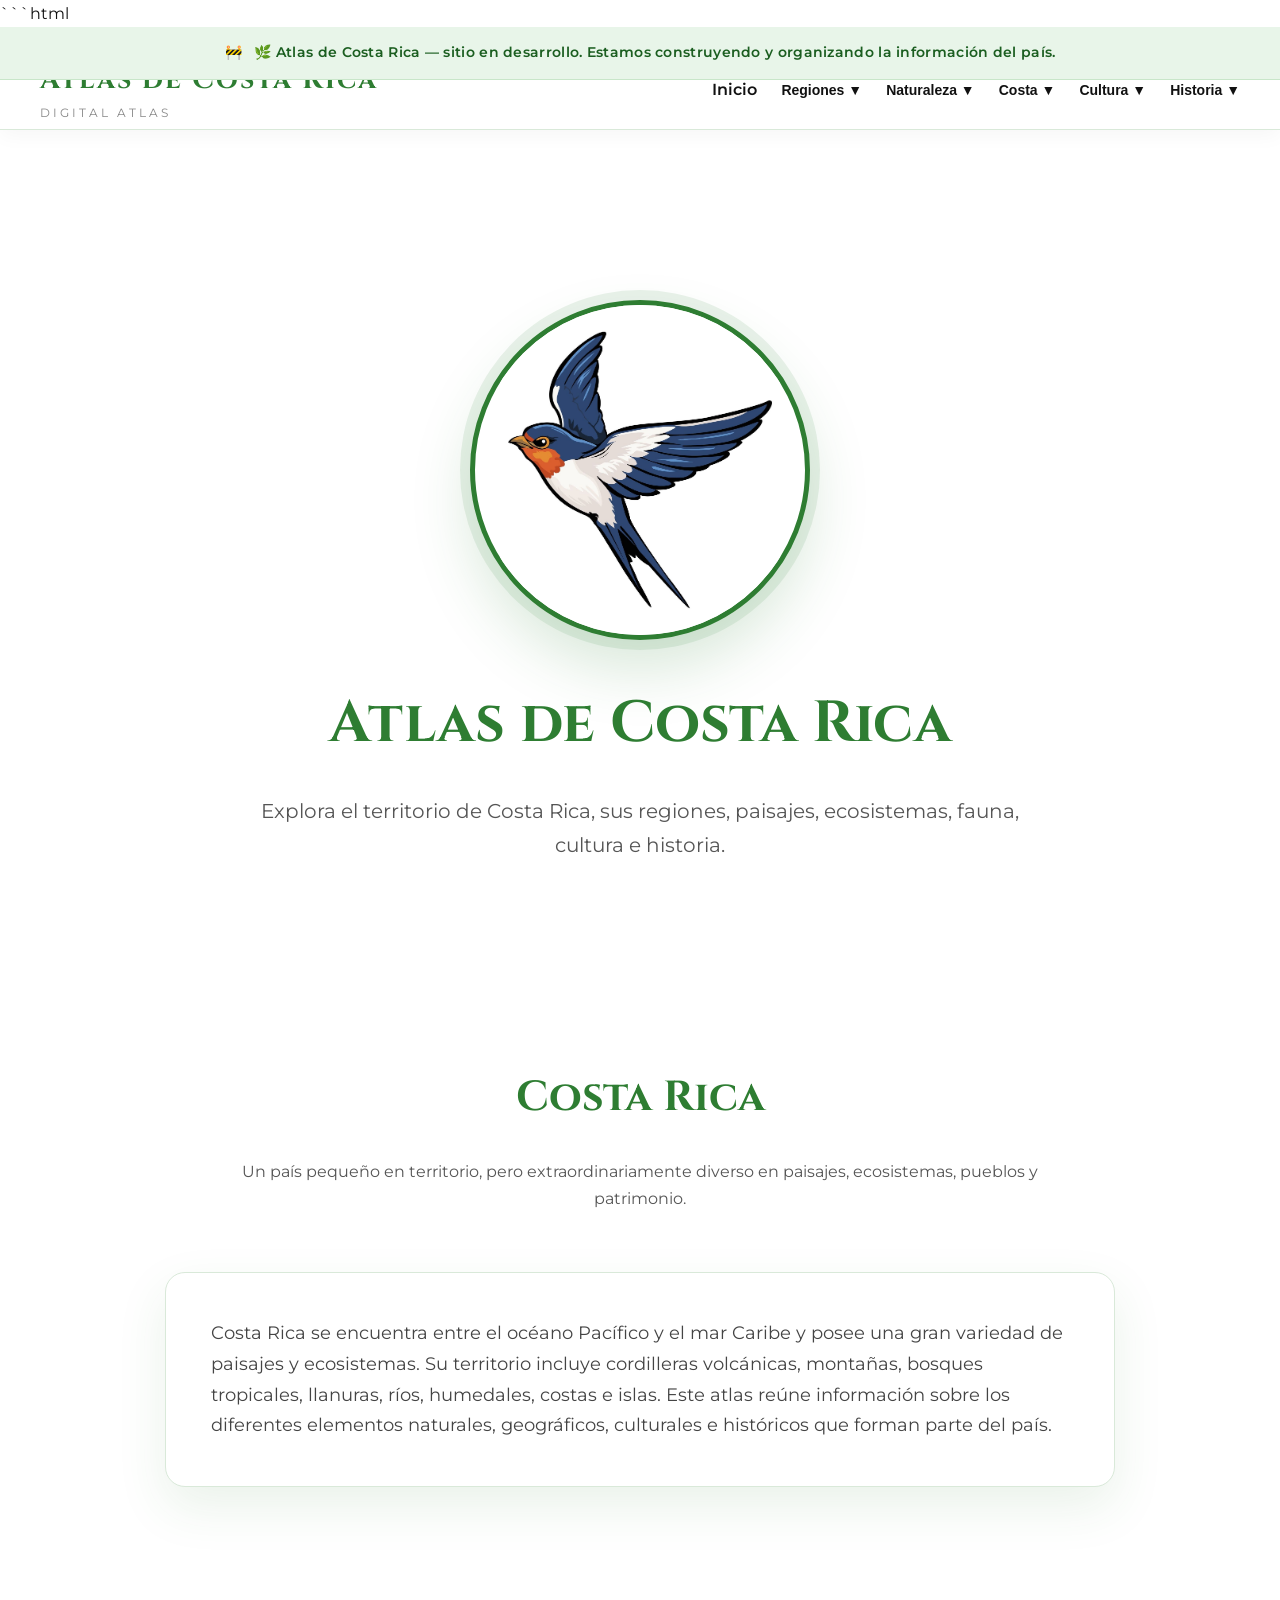
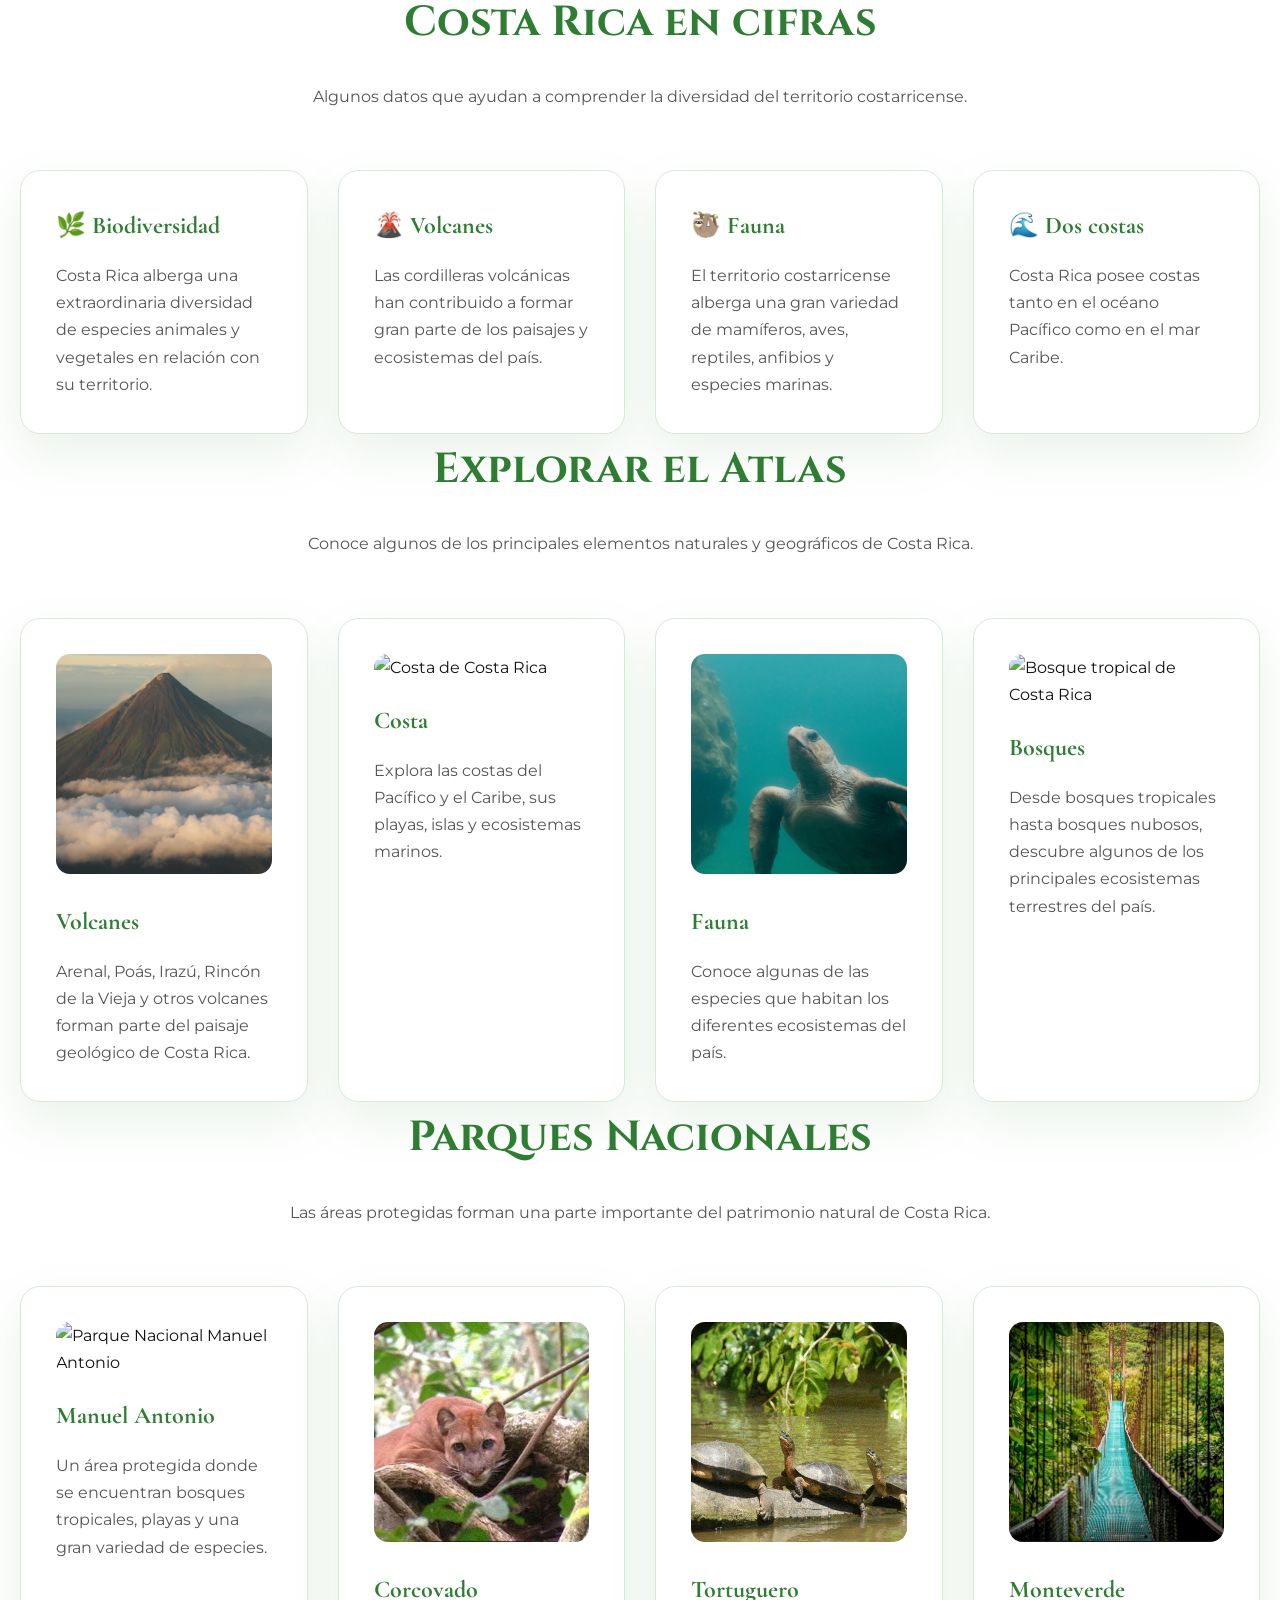
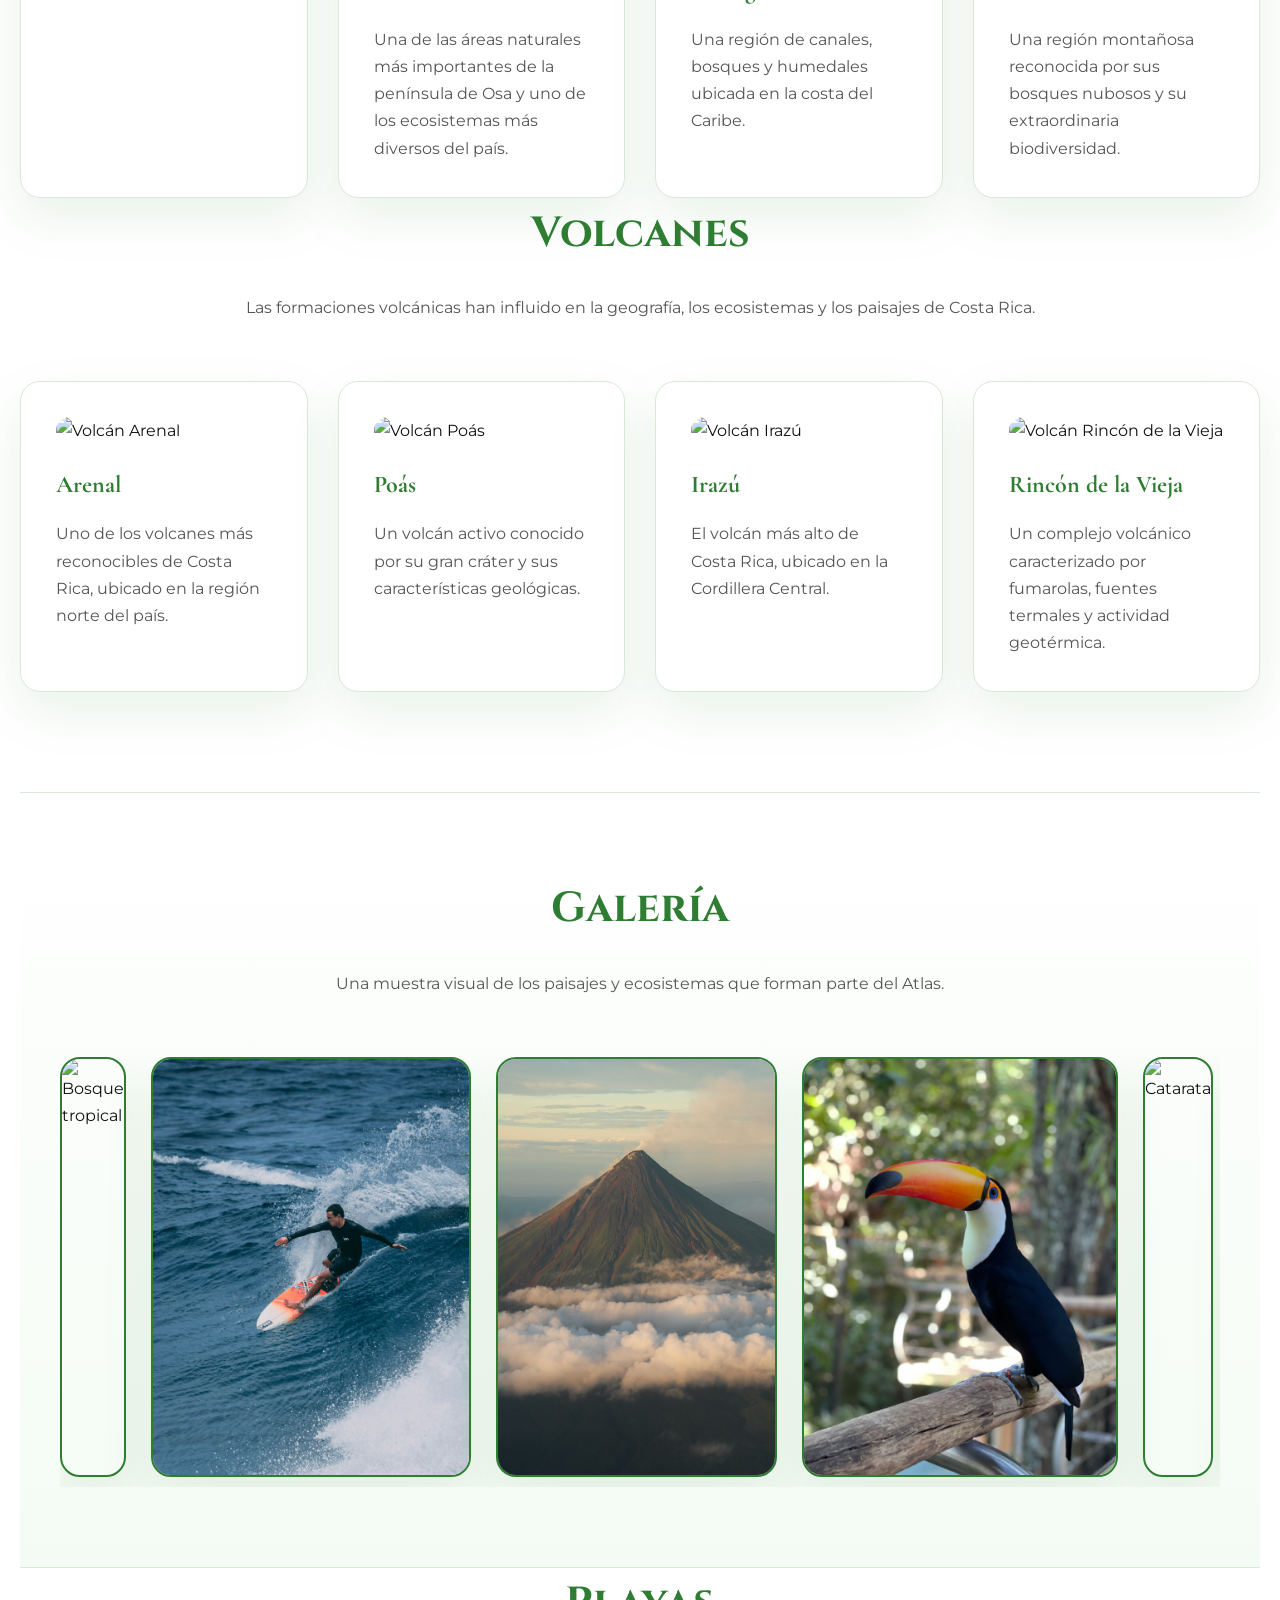
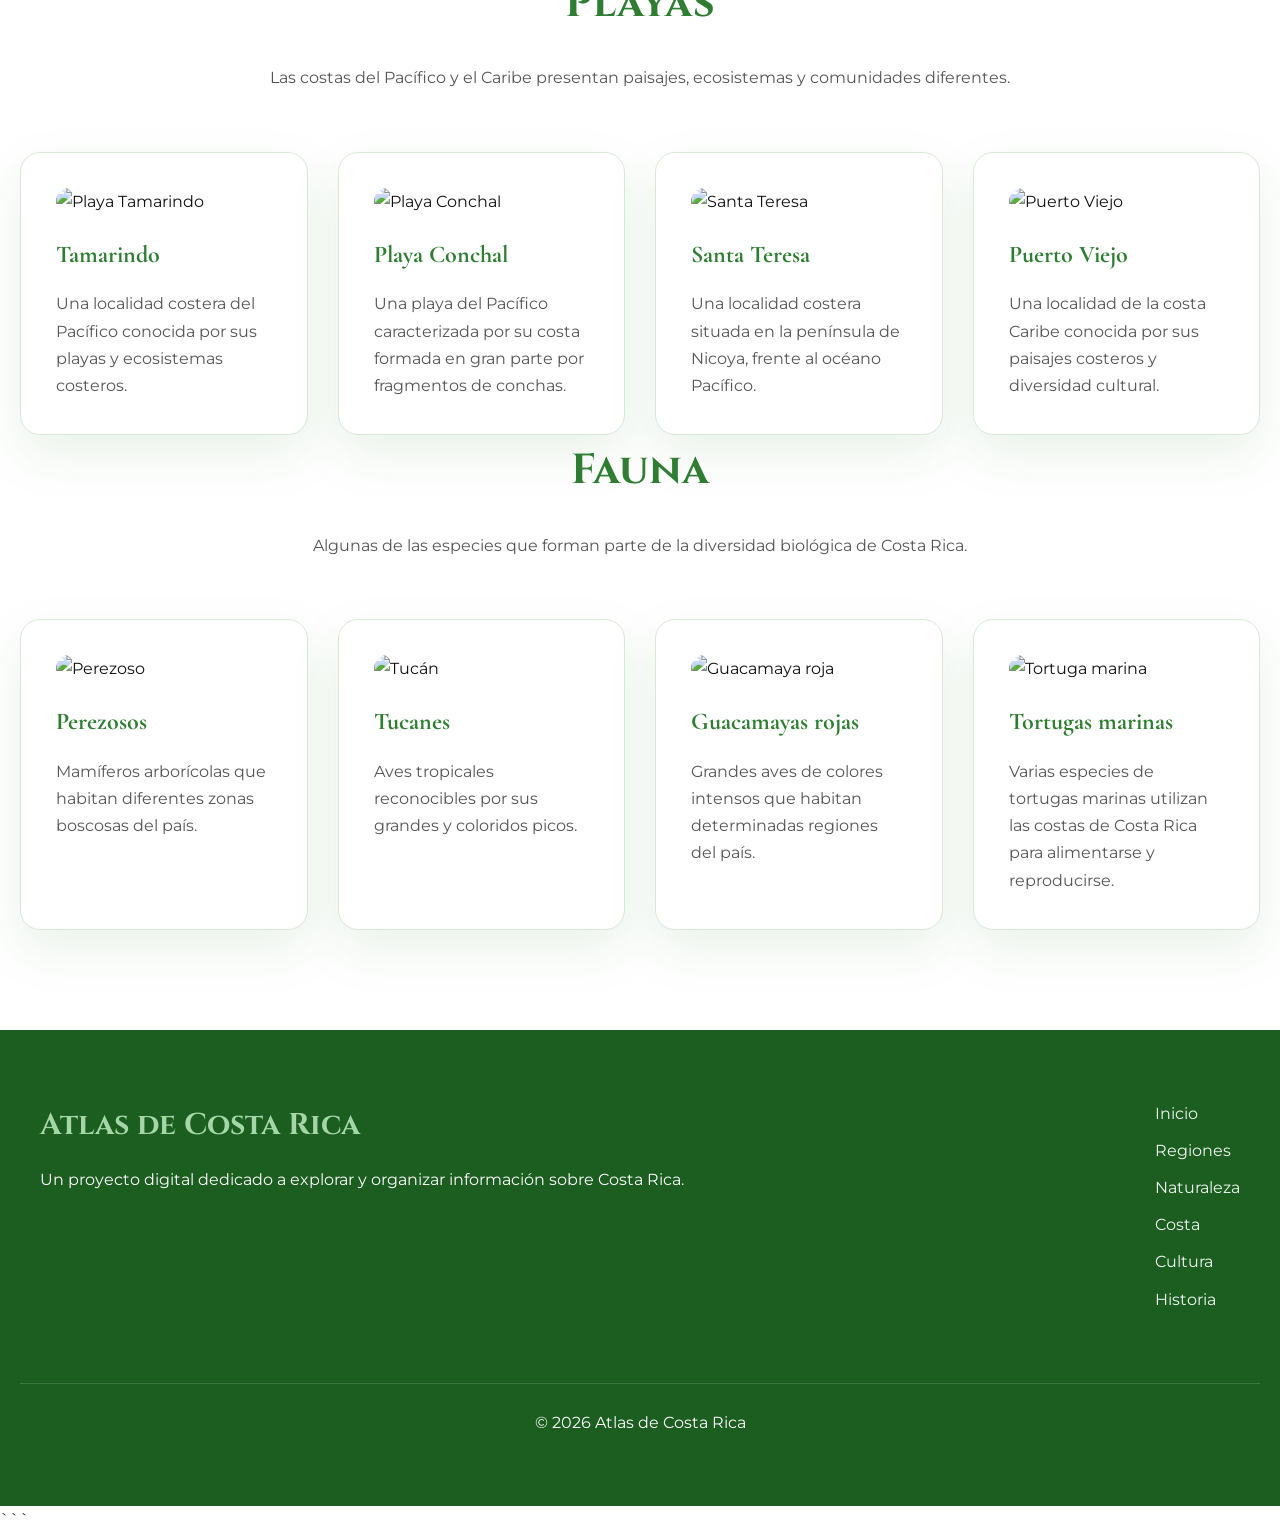
==== index.html @ a62fc154 "Update index.html" ====
<!DOCTYPE html>
<html lang="en">

<head>

<meta charset="UTF-8">
<meta name="viewport" content="width=device-width, initial-scale=1.0">

<title>Atlas de Costa Rica | Nature, Culture & History</title>

<meta name="description" content="Explore Costa Rica through its regions, landscapes, nature, culture, history and places. A digital atlas of Costa Rica.">

<meta name="keywords" content="Costa Rica, atlas, regions, nature, culture, history, beaches, volcanoes, national parks, wildlife">

<meta name="author" content="Atlas de Costa Rica">

<link rel="icon" type="image/png" href="favicon.jpg">

<meta property="og:title" content="Atlas de Costa Rica">
<meta property="og:description" content="Explore Costa Rica through its regions, nature, culture and history.">
<meta property="og:type" content="website">
<meta property="og:image" content="images/hero/hero.jpg">
<meta property="og:url" content="https://yourdomain.com">

<link rel="preconnect" href="https://fonts.googleapis.com">
<link rel="preconnect" href="https://fonts.gstatic.com" crossorigin>

<link href="https://fonts.googleapis.com/css2?family=Cinzel:wght@400;600;700&family=Cormorant+Garamond:wght@400;500;600;700&family=Montserrat:wght@300;400;500;600;700&display=swap" rel="stylesheet">

<style>

/*=========================
RESET
=========================*/

*{
margin:0;
padding:0;
box-sizing:border-box;
}

:root{

--green:#2E7D32;
--green-dark:#1B5E20;
--green-light:#66BB6A;
--green-soft:#F3FAF3;

--text:#111;
--text-light:#555;

--white:#fff;

--border:#D9E9D9;

--shadow:0 20px 50px rgba(46,125,50,.10);

}

html{
scroll-behavior:smooth;
}

body{

background:#ffffff;

font-family:'Montserrat',sans-serif;

color:var(--text);

line-height:1.7;

}

/*=========================
TOP BAR
=========================*/

.topbar{

position:fixed;

top:50px;

left:0;

width:100%;

height:80px;

background:#fff;

display:flex;

justify-content:space-between;

align-items:center;

padding:0 40px;

border-bottom:1px solid var(--border);

z-index:9999;

box-shadow:0 5px 20px rgba(0,0,0,.04);

}

.topbar-left{

display:flex;

flex-direction:column;

}

.brand{

font-family:"Cinzel",serif;

font-size:28px;

color:var(--green);

font-weight:bold;

letter-spacing:2px;

}

.projects-header{

font-size:12px;

letter-spacing:3px;

color:#888;

text-transform:uppercase;

}

/*=========================
MENU
=========================*/

.menu{

display:flex;

align-items:center;

gap:24px;

}

.menu-item{

position:relative;

}

.menu-button{

background:none;

border:none;

font-size:14px;

font-weight:600;

cursor:pointer;

color:#111;

transition:.3s;

}

.menu-button:hover{

color:var(--green);

}

.menu-link{

text-decoration:none;

font-weight:600;

color:#111;

transition:.3s;

}

.menu-link:hover{

color:var(--green);

}

/*=========================
DROPDOWN
=========================*/

.dropdown{

position:absolute;

top:100%;

left:0;

display:none;

flex-direction:column;

min-width:260px;

background:#fff;

border-radius:18px;

padding:15px;

border:1px solid var(--border);

box-shadow:var(--shadow);

gap:12px;

}

.menu-item:hover .dropdown{

display:flex;

}

.dropdown-button{

display:block;

padding:14px;

background:var(--green);

color:#fff;

text-decoration:none;

border-radius:12px;

font-weight:bold;

text-align:center;

transition:.3s;

}

.dropdown-button:hover{

background:var(--green-dark);

transform:translateY(-2px);

}

/*=========================
MAIN
=========================*/

.desktop{

max-width:1300px;

margin:auto;

padding-top:130px;

padding-left:20px;

padding-right:20px;

}

/*=========================
HERO
=========================*/

.hero{

text-align:center;

padding:90px 20px 100px;

}

.hero-logo-container{

width:340px;

height:340px;

margin:auto;

border-radius:50%;

background:#fff;

border:5px solid var(--green);

display:flex;

justify-content:center;

align-items:center;

overflow:hidden;

box-shadow:

0 0 0 10px rgba(46,125,50,.10),

0 30px 60px rgba(46,125,50,.18);

}

.hero-logo{

width:85%;

transition:.4s;

}

.hero-logo:hover{

transform:scale(1.05);

}

.hero h1{

font-family:"Cinzel",serif;

font-size:58px;

color:var(--green);

margin-top:35px;

margin-bottom:20px;

}

.hero p{

max-width:820px;

margin:auto;

font-size:20px;

color:#555;

}

.hero-buttons{

margin-top:40px;

display:flex;

justify-content:center;

gap:20px;

flex-wrap:wrap;

}

.btn{

display:inline-block;

padding:16px 34px;

background:var(--green);

color:white;

text-decoration:none;

border-radius:12px;

font-weight:600;

transition:.3s;

}

.btn:hover{

background:var(--green-dark);

transform:translateY(-3px);

}

.btn.secondary{

background:#fff;

color:var(--green);

border:2px solid var(--green);

}

.btn.secondary:hover{

background:var(--green);

color:#fff;

}

/*=========================
SECTION TITLES
=========================*/

.section-title{

font-family:"Cinzel",serif;

font-size:42px;

color:var(--green);

margin-bottom:25px;

text-align:center;

}

.section-subtitle{

max-width:850px;

margin:auto;

text-align:center;

color:#555;

margin-bottom:60px;

}

/*=========================
CARDS
=========================*/

.cards{

display:grid;

grid-template-columns:repeat(auto-fit,minmax(260px,1fr));

gap:30px;

margin-top:50px;

}

.card{

background:#fff;

border-radius:20px;

padding:35px;

box-shadow:var(--shadow);

transition:.3s;

border:1px solid var(--border);

}

.card:hover{

transform:translateY(-8px);

}

.card img{

width:100%;

height:220px;

object-fit:cover;

border-radius:14px;

margin-bottom:20px;

}

.card h3{

font-size:24px;

margin-bottom:15px;

color:var(--green);

font-family:"Cormorant Garamond",serif;

}

.card p{

color:#555;

}

/*=========================
GALLERY
=========================*/

.gallery{

margin-top:100px;

padding:80px 40px;

background:linear-gradient(to bottom,#ffffff,#F4FBF4);

border-top:1px solid var(--border);

border-bottom:1px solid var(--border);

}

.gallery-track{

display:flex;

gap:25px;

overflow-x:auto;

padding-bottom:10px;

scrollbar-width:none;

}

.gallery-track::-webkit-scrollbar{

display:none;

}

.gallery-track img{

width:320px;

height:420px;

object-fit:cover;

border-radius:20px;

border:2px solid var(--green);

box-shadow:var(--shadow);

transition:.3s;

}

.gallery-track img:hover{

transform:scale(1.03);

}

/*=========================
ABOUT
=========================*/

.about{

padding:100px 0;

}

.about-card{

background:#fff;

padding:45px;

border-radius:20px;

box-shadow:var(--shadow);

border:1px solid var(--border);

max-width:950px;

margin:auto;

}

.about-card p{

font-size:18px;

color:#444;

}

/*=========================
FOOTER
=========================*/

.site-footer{

margin-top:100px;

background:var(--green-dark);

padding:70px 20px;

color:white;

}

.footer-inner{

max-width:1200px;

margin:auto;

display:flex;

justify-content:space-between;

gap:50px;

flex-wrap:wrap;

}

.footer-brand h3{

font-family:"Cinzel",serif;

font-size:30px;

color:#A5D6A7;

margin-bottom:15px;

}

.footer-links a{

display:block;

color:#F1F8F1;

text-decoration:none;

margin-bottom:10px;

transition:.3s;

}

.footer-links a:hover{

color:#A5D6A7;

}

.footer-info p{

margin-bottom:10px;

}

/*=========================
DEVELOPMENT BANNER
=========================*/

.development-banner{

background:#E8F5E9;

color:#1B5E20;

text-align:center;

padding:14px 20px;

font-size:14px;

font-weight:600;

letter-spacing:.3px;

border-bottom:1px solid #C8E6C9;

position:relative;

z-index:10000;

}

.development-banner::before{

content:"🚧";

margin-right:8px;

}

/*=========================
RESPONSIVE
=========================*/

@media(max-width:900px){

.topbar{

top:50px;

flex-direction:column;

height:auto;

padding:20px;

gap:20px;

}

.menu{

flex-wrap:wrap;

justify-content:center;

}

.desktop{

padding-top:260px;

}

.hero h1{

font-size:42px;

}

.hero-logo-container{

width:250px;

height:250px;

}

.section-title{

font-size:34px;

}

.gallery-track img{

width:240px;

height:320px;

}

.development-banner{

height:auto;

min-height:50px;

padding:12px 15px;

font-size:12px;

text-align:center;

}

/*=========================
LAST DROPDOWN
=========================*/

.menu-item:last-child .dropdown{

    left:auto;
    right:0;

}

}
</style>

</head>

```html
<body>

<!-- =========================
DEVELOPMENT BANNER
========================= -->

<div class="development-banner">

🌿 Atlas de Costa Rica — sitio en desarrollo. Estamos construyendo y organizando la información del país.

</div>


<!-- =========================
HEADER
========================= -->

<header class="topbar">

    <div class="topbar-left">

        <div class="brand">
            Atlas de Costa Rica
        </div>

        <div class="projects-header">
            DIGITAL ATLAS
        </div>

    </div>


    <nav class="menu">

        <a href="#" class="menu-link">
            Inicio
        </a>


        <div class="menu-item">

            <button class="menu-button">
                Regiones ▼
            </button>

            <div class="dropdown">

                <a href="#" class="dropdown-button">
                    Valle Central
                </a>

                <a href="#" class="dropdown-button">
                    Pacífico
                </a>

                <a href="#" class="dropdown-button">
                    Caribe
                </a>

                <a href="#" class="dropdown-button">
                    Zona Norte
                </a>

            </div>

        </div>


        <div class="menu-item">

            <button class="menu-button">
                Naturaleza ▼
            </button>

            <div class="dropdown">

                <a href="#" class="dropdown-button">
                    Volcanes
                </a>

                <a href="#" class="dropdown-button">
                    Parques Nacionales
                </a>

                <a href="#" class="dropdown-button">
                    Bosques
                </a>

                <a href="#" class="dropdown-button">
                    Fauna
                </a>

                <a href="#" class="dropdown-button">
                    Flora
                </a>

            </div>

        </div>


        <div class="menu-item">

            <button class="menu-button">
                Costa ▼
            </button>

            <div class="dropdown">

                <a href="#" class="dropdown-button">
                    Pacífico
                </a>

                <a href="#" class="dropdown-button">
                    Caribe
                </a>

                <a href="#" class="dropdown-button">
                    Playas
                </a>

                <a href="#" class="dropdown-button">
                    Islas
                </a>

            </div>

        </div>


        <div class="menu-item">

            <button class="menu-button">
                Cultura ▼
            </button>

            <div class="dropdown">

                <a href="#" class="dropdown-button">
                    Pueblos
                </a>

                <a href="#" class="dropdown-button">
                    Tradiciones
                </a>

                <a href="#" class="dropdown-button">
                    Gastronomía
                </a>

                <a href="#" class="dropdown-button">
                    Arte
                </a>

            </div>

        </div>


        <div class="menu-item">

            <button class="menu-button">
                Historia ▼
            </button>

            <div class="dropdown">

                <a href="#" class="dropdown-button">
                    Historia Antigua
                </a>

                <a href="#" class="dropdown-button">
                    Época Colonial
                </a>

                <a href="#" class="dropdown-button">
                    Costa Rica Moderna
                </a>

            </div>

        </div>

    </nav>

</header>


<!-- =========================
MAIN
========================= -->

<main class="desktop">


<!-- =========================
HERO
========================= -->

<section class="hero">

    <div class="hero-logo-container">

        <img
            src="costa-rica-imagen.jpg"
            class="hero-logo"
            alt="Atlas de Costa Rica"
            loading="lazy">

    </div>


    <h1>
        Atlas de Costa Rica
    </h1>


    <p>
        Explora el territorio de Costa Rica, sus regiones, paisajes,
        ecosistemas, fauna, cultura e historia.
    </p>

</section>


<!-- =========================
ABOUT THE ATLAS
========================= -->

<section class="about">

    <h2 class="section-title">
        Costa Rica
    </h2>


    <p class="section-subtitle">

        Un país pequeño en territorio, pero extraordinariamente diverso
        en paisajes, ecosistemas, pueblos y patrimonio.

    </p>


    <div class="about-card">

        <p>

            Costa Rica se encuentra entre el océano Pacífico y el mar Caribe
            y posee una gran variedad de paisajes y ecosistemas.

            Su territorio incluye cordilleras volcánicas, montañas,
            bosques tropicales, llanuras, ríos, humedales, costas e islas.

            Este atlas reúne información sobre los diferentes elementos
            naturales, geográficos, culturales e históricos que forman
            parte del país.

        </p>

    </div>

</section>


<!-- =========================
AT A GLANCE
========================= -->

<section>

    <h2 class="section-title">
        Costa Rica en cifras
    </h2>


    <p class="section-subtitle">

        Algunos datos que ayudan a comprender la diversidad del territorio
        costarricense.

    </p>


    <div class="cards">


        <div class="card">

            <h3>🌿 Biodiversidad</h3>

            <p>
                Costa Rica alberga una extraordinaria diversidad de especies
                animales y vegetales en relación con su territorio.
            </p>

        </div>


        <div class="card">

            <h3>🌋 Volcanes</h3>

            <p>
                Las cordilleras volcánicas han contribuido a formar gran parte
                de los paisajes y ecosistemas del país.
            </p>

        </div>


        <div class="card">

            <h3>🦥 Fauna</h3>

            <p>
                El territorio costarricense alberga una gran variedad de
                mamíferos, aves, reptiles, anfibios y especies marinas.
            </p>

        </div>


        <div class="card">

            <h3>🌊 Dos costas</h3>

            <p>
                Costa Rica posee costas tanto en el océano Pacífico como
                en el mar Caribe.
            </p>

        </div>


    </div>

</section>


<!-- =========================
EXPLORE THE ATLAS
========================= -->

<section>

    <h2 class="section-title">
        Explorar el Atlas
    </h2>


    <p class="section-subtitle">

        Conoce algunos de los principales elementos naturales y geográficos
        de Costa Rica.

    </p>


    <div class="cards">


        <div class="card">

            <img
                src="imagen/arenal-volcano.jpg"
                alt="Volcán Arenal"
                loading="lazy">

            <h3>
                Volcanes
            </h3>

            <p>
                Arenal, Poás, Irazú, Rincón de la Vieja y otros volcanes
                forman parte del paisaje geológico de Costa Rica.
            </p>

        </div>


        <div class="card">

            <img
                src="imagen/costa-rica-beach.jpg"
                alt="Costa de Costa Rica"
                loading="lazy">

            <h3>
                Costa
            </h3>

            <p>
                Explora las costas del Pacífico y el Caribe, sus playas,
                islas y ecosistemas marinos.
            </p>

        </div>


        <div class="card">

            <img
                src="imagen/tortugamarina.jpg"
                alt="Tortuga marina en Costa Rica"
                loading="lazy">

            <h3>
                Fauna
            </h3>

            <p>
                Conoce algunas de las especies que habitan los diferentes
                ecosistemas del país.
            </p>

        </div>


        <div class="card">

            <img
                src="imagen/rain-forest-costa-rica.jpg"
                alt="Bosque tropical de Costa Rica"
                loading="lazy">

            <h3>
                Bosques
            </h3>

            <p>
                Desde bosques tropicales hasta bosques nubosos, descubre
                algunos de los principales ecosistemas terrestres del país.
            </p>

        </div>


    </div>

</section>


<!-- =========================
NATIONAL PARKS
========================= -->

<section>

    <h2 class="section-title">
        Parques Nacionales
    </h2>


    <p class="section-subtitle">

        Las áreas protegidas forman una parte importante del patrimonio
        natural de Costa Rica.

    </p>


    <div class="cards">


        <div class="card">

            <img
                src="images/parque-nacional.GIF"
                alt="Parque Nacional Manuel Antonio">

            <h3>
                Manuel Antonio
            </h3>

            <p>
                Un área protegida donde se encuentran bosques tropicales,
                playas y una gran variedad de especies.
            </p>

        </div>


        <div class="card">

            <img
                src="imagen/parque-corcovado.GIF"
                alt="Parque Nacional Corcovado">

            <h3>
                Corcovado
            </h3>

            <p>
                Una de las áreas naturales más importantes de la península
                de Osa y uno de los ecosistemas más diversos del país.
            </p>

        </div>


        <div class="card">

            <img
                src="imagen/toruguero-national-park.GIF"
                alt="Parque Nacional Tortuguero">

            <h3>
                Tortuguero
            </h3>

            <p>
                Una región de canales, bosques y humedales ubicada en la
                costa del Caribe.
            </p>

        </div>


        <div class="card">

            <img
                src="imagen/monteverde.GIF"
                alt="Bosque Nuboso de Monteverde">

            <h3>
                Monteverde
            </h3>

            <p>
                Una región montañosa reconocida por sus bosques nubosos
                y su extraordinaria biodiversidad.
            </p>

        </div>


    </div>

</section>


<!-- =========================
VOLCANOES
========================= -->

<section>

    <h2 class="section-title">
        Volcanes
    </h2>


    <p class="section-subtitle">

        Las formaciones volcánicas han influido en la geografía,
        los ecosistemas y los paisajes de Costa Rica.

    </p>


    <div class="cards">


        <div class="card">

            <img
                src="images/volcanoes/arenal.jpg"
                alt="Volcán Arenal">

            <h3>
                Arenal
            </h3>

            <p>
                Uno de los volcanes más reconocibles de Costa Rica,
                ubicado en la región norte del país.
            </p>

        </div>


        <div class="card">

            <img
                src="images/volcanoes/poas.jpg"
                alt="Volcán Poás">

            <h3>
                Poás
            </h3>

            <p>
                Un volcán activo conocido por su gran cráter y
                sus características geológicas.
            </p>

        </div>


        <div class="card">

            <img
                src="images/volcanoes/irazu.jpg"
                alt="Volcán Irazú">

            <h3>
                Irazú
            </h3>

            <p>
                El volcán más alto de Costa Rica, ubicado en la
                Cordillera Central.
            </p>

        </div>


        <div class="card">

            <img
                src="images/volcanoes/rincon.jpg"
                alt="Volcán Rincón de la Vieja">

            <h3>
                Rincón de la Vieja
            </h3>

            <p>
                Un complejo volcánico caracterizado por fumarolas,
                fuentes termales y actividad geotérmica.
            </p>

        </div>


    </div>

</section>


<!-- =========================
GALLERY
========================= -->

<section class="gallery">

    <h2 class="section-title">
        Galería
    </h2>


    <p class="section-subtitle">

        Una muestra visual de los paisajes y ecosistemas que forman
        parte del Atlas.

    </p>


    <div class="gallery-track">

        <img
            src="imagen/rain-forest-costa-rica.jpg"
            alt="Bosque tropical">

        <img
            src="imagen/surf-costa-rica-beach.jpg"
            alt="Costa del Pacífico">

        <img
            src="imagen/arenal-volcano.jpg"
            alt="Volcán Arenal">

        <img
            src="imagen/toucan.jpg"
            alt="Tucán">

        <img
            src="imagen/waterfall.jpg"
            alt="Catarata">

        <img
            src="imagen/sloth-from-costa-rica.jpg"
            alt="Perezoso">

        <img
            src="imagen/cloud-forest.jpg"
            alt="Bosque nuboso">

        <img
            src="imagen/sunset.jpg"
            alt="Paisaje al atardecer">

    </div>

</section>


<!-- =========================
BEACHES
========================= -->

<section>

    <h2 class="section-title">
        Playas
    </h2>


    <p class="section-subtitle">

        Las costas del Pacífico y el Caribe presentan paisajes,
        ecosistemas y comunidades diferentes.

    </p>


    <div class="cards">


        <div class="card">

            <img
                src="images/beaches/tamarindo.jpg"
                alt="Playa Tamarindo">

            <h3>
                Tamarindo
            </h3>

            <p>
                Una localidad costera del Pacífico conocida por sus
                playas y ecosistemas costeros.
            </p>

        </div>


        <div class="card">

            <img
                src="images/beaches/conchal.jpg"
                alt="Playa Conchal">

            <h3>
                Playa Conchal
            </h3>

            <p>
                Una playa del Pacífico caracterizada por su costa
                formada en gran parte por fragmentos de conchas.
            </p>

        </div>


        <div class="card">

            <img
                src="images/beaches/santa-teresa.jpg"
                alt="Santa Teresa">

            <h3>
                Santa Teresa
            </h3>

            <p>
                Una localidad costera situada en la península de Nicoya,
                frente al océano Pacífico.
            </p>

        </div>


        <div class="card">

            <img
                src="images/beaches/puerto-viejo.jpg"
                alt="Puerto Viejo">

            <h3>
                Puerto Viejo
            </h3>

            <p>
                Una localidad de la costa Caribe conocida por sus
                paisajes costeros y diversidad cultural.
            </p>

        </div>


    </div>

</section>


<!-- =========================
WILDLIFE
========================= -->

<section>

    <h2 class="section-title">
        Fauna
    </h2>


    <p class="section-subtitle">

        Algunas de las especies que forman parte de la diversidad
        biológica de Costa Rica.

    </p>


    <div class="cards">


        <div class="card">

            <img
                src="images/wildlife/sloth.jpg"
                alt="Perezoso">

            <h3>
                Perezosos
            </h3>

            <p>
                Mamíferos arborícolas que habitan diferentes zonas
                boscosas del país.
            </p>

        </div>


        <div class="card">

            <img
                src="images/wildlife/toucan.jpg"
                alt="Tucán">

            <h3>
                Tucanes
            </h3>

            <p>
                Aves tropicales reconocibles por sus grandes y
                coloridos picos.
            </p>

        </div>


        <div class="card">

            <img
                src="images/wildlife/macaw.jpg"
                alt="Guacamaya roja">

            <h3>
                Guacamayas rojas
            </h3>

            <p>
                Grandes aves de colores intensos que habitan
                determinadas regiones del país.
            </p>

        </div>


        <div class="card">

            <img
                src="images/wildlife/turtle.jpg"
                alt="Tortuga marina">

            <h3>
                Tortugas marinas
            </h3>

            <p>
                Varias especies de tortugas marinas utilizan las
                costas de Costa Rica para alimentarse y reproducirse.
            </p>

        </div>


    </div>

</section>


</main>


<!-- =========================
FOOTER
========================= -->

<footer class="site-footer">

    <div class="footer-inner">

        <div class="footer-brand">

            <h3>
                Atlas de Costa Rica
            </h3>

            <p>
                Un proyecto digital dedicado a explorar y organizar
                información sobre Costa Rica.
            </p>

        </div>


        <div class="footer-links">

            <a href="#">
                Inicio
            </a>

            <a href="#">
                Regiones
            </a>

            <a href="#">
                Naturaleza
            </a>

            <a href="#">
                Costa
            </a>

            <a href="#">
                Cultura
            </a>

            <a href="#">
                Historia
            </a>

        </div>

    </div>


    <div style="text-align:center;margin-top:60px;border-top:1px solid rgba(255,255,255,.15);padding-top:25px;">

        <p>
            © 2026 Atlas de Costa Rica
        </p>

    </div>

</footer>


</body>

</html>
```
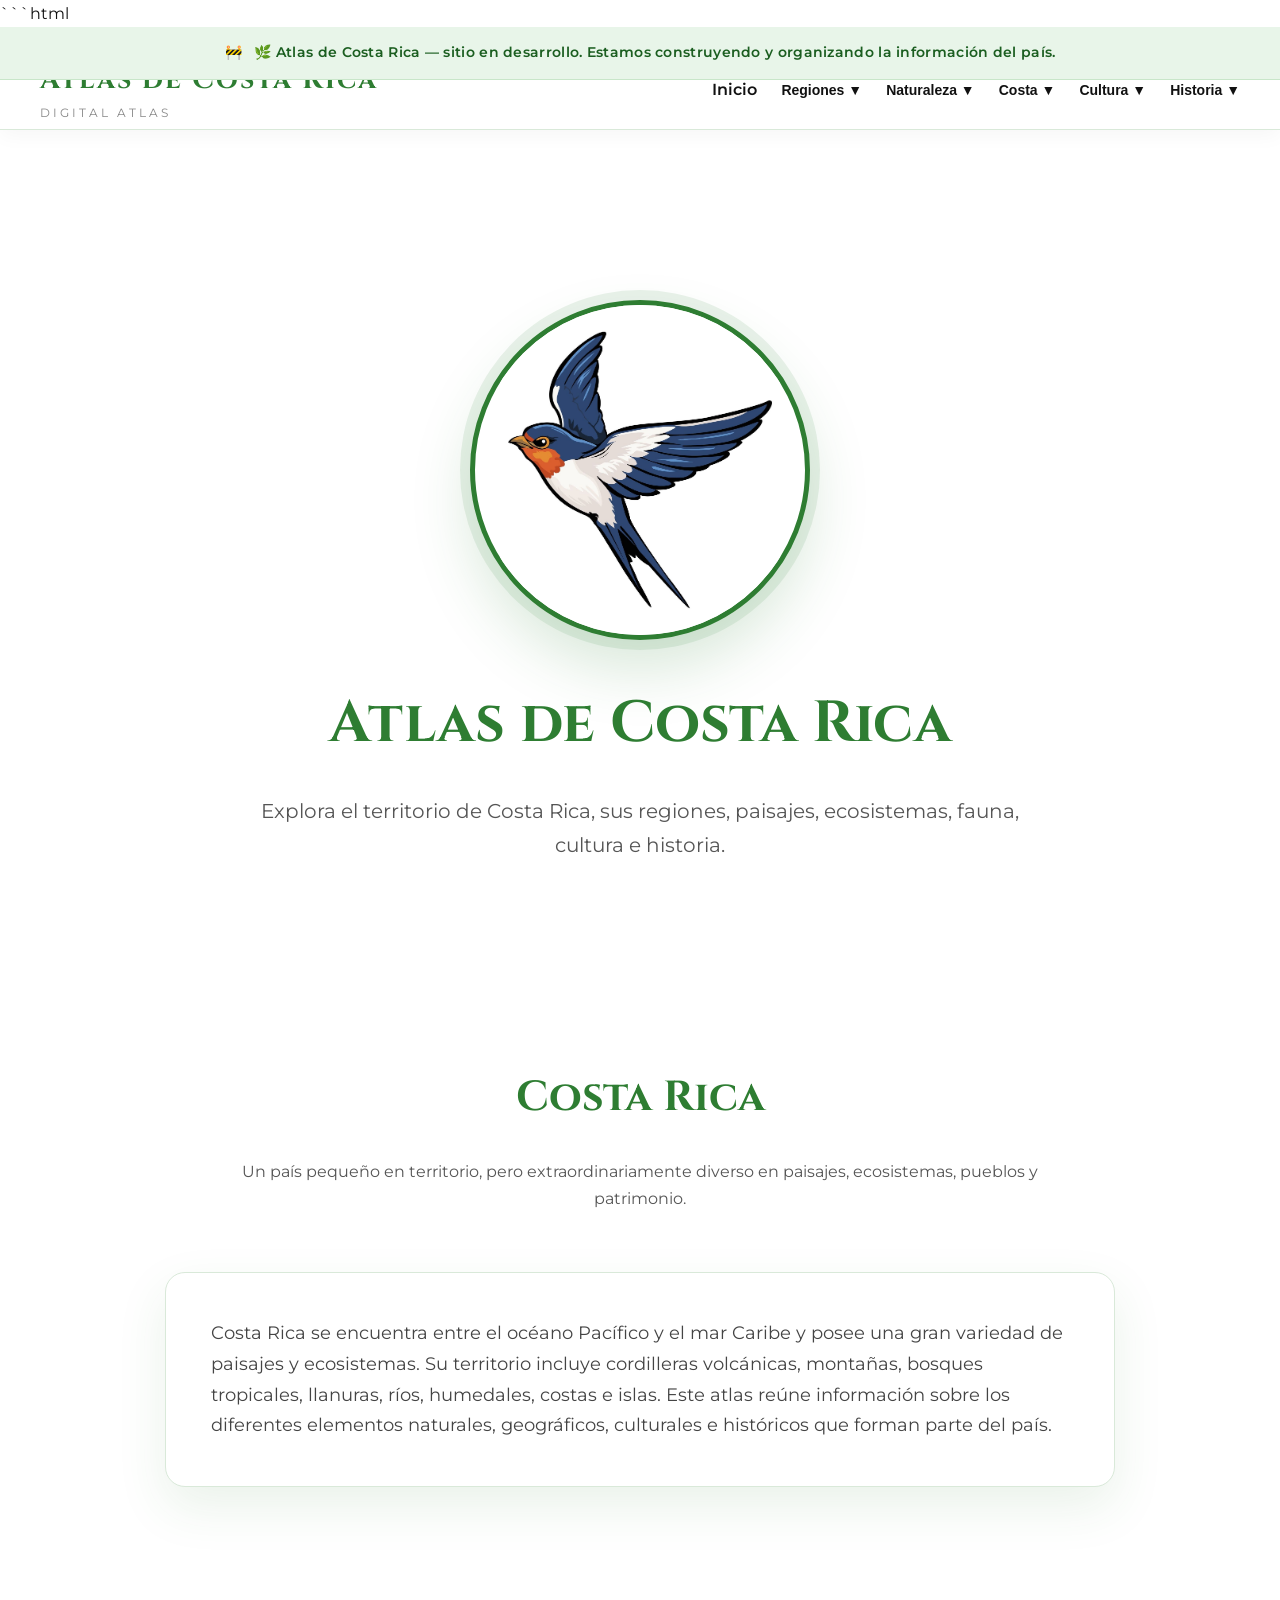
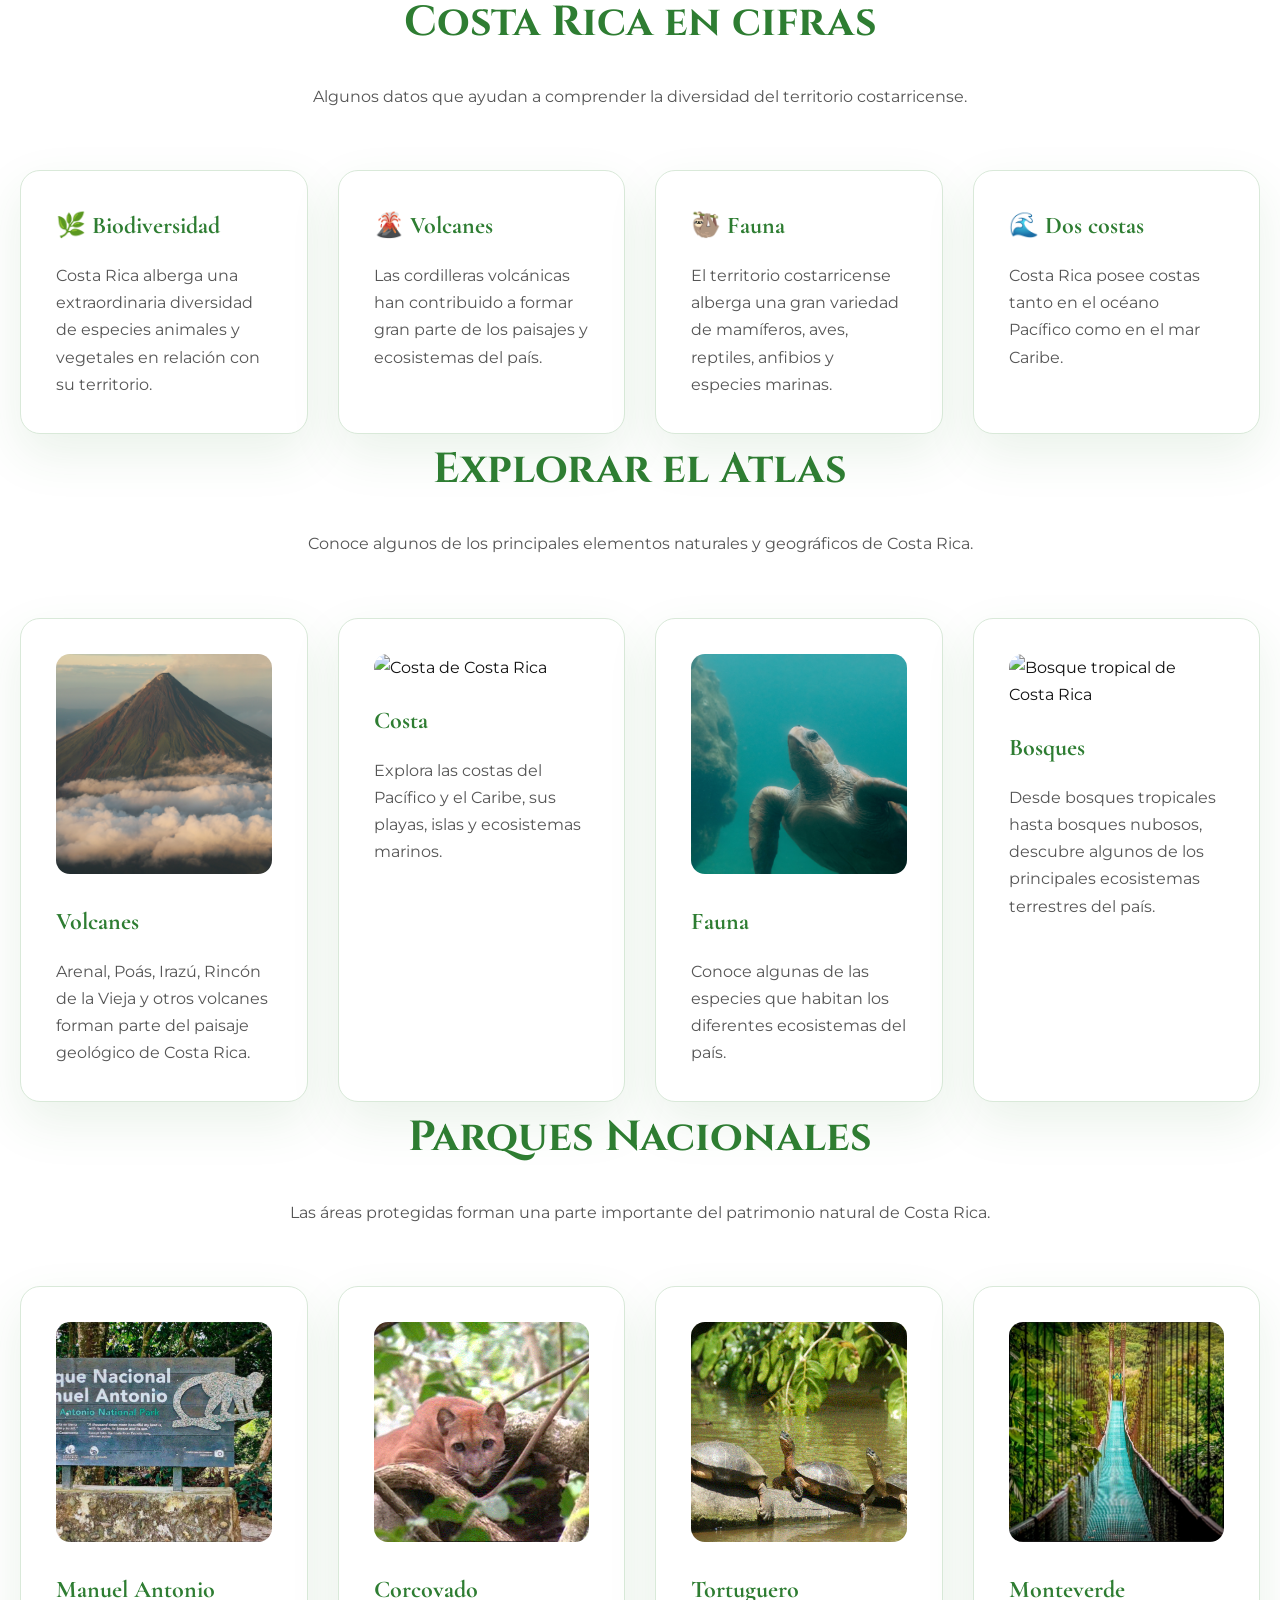
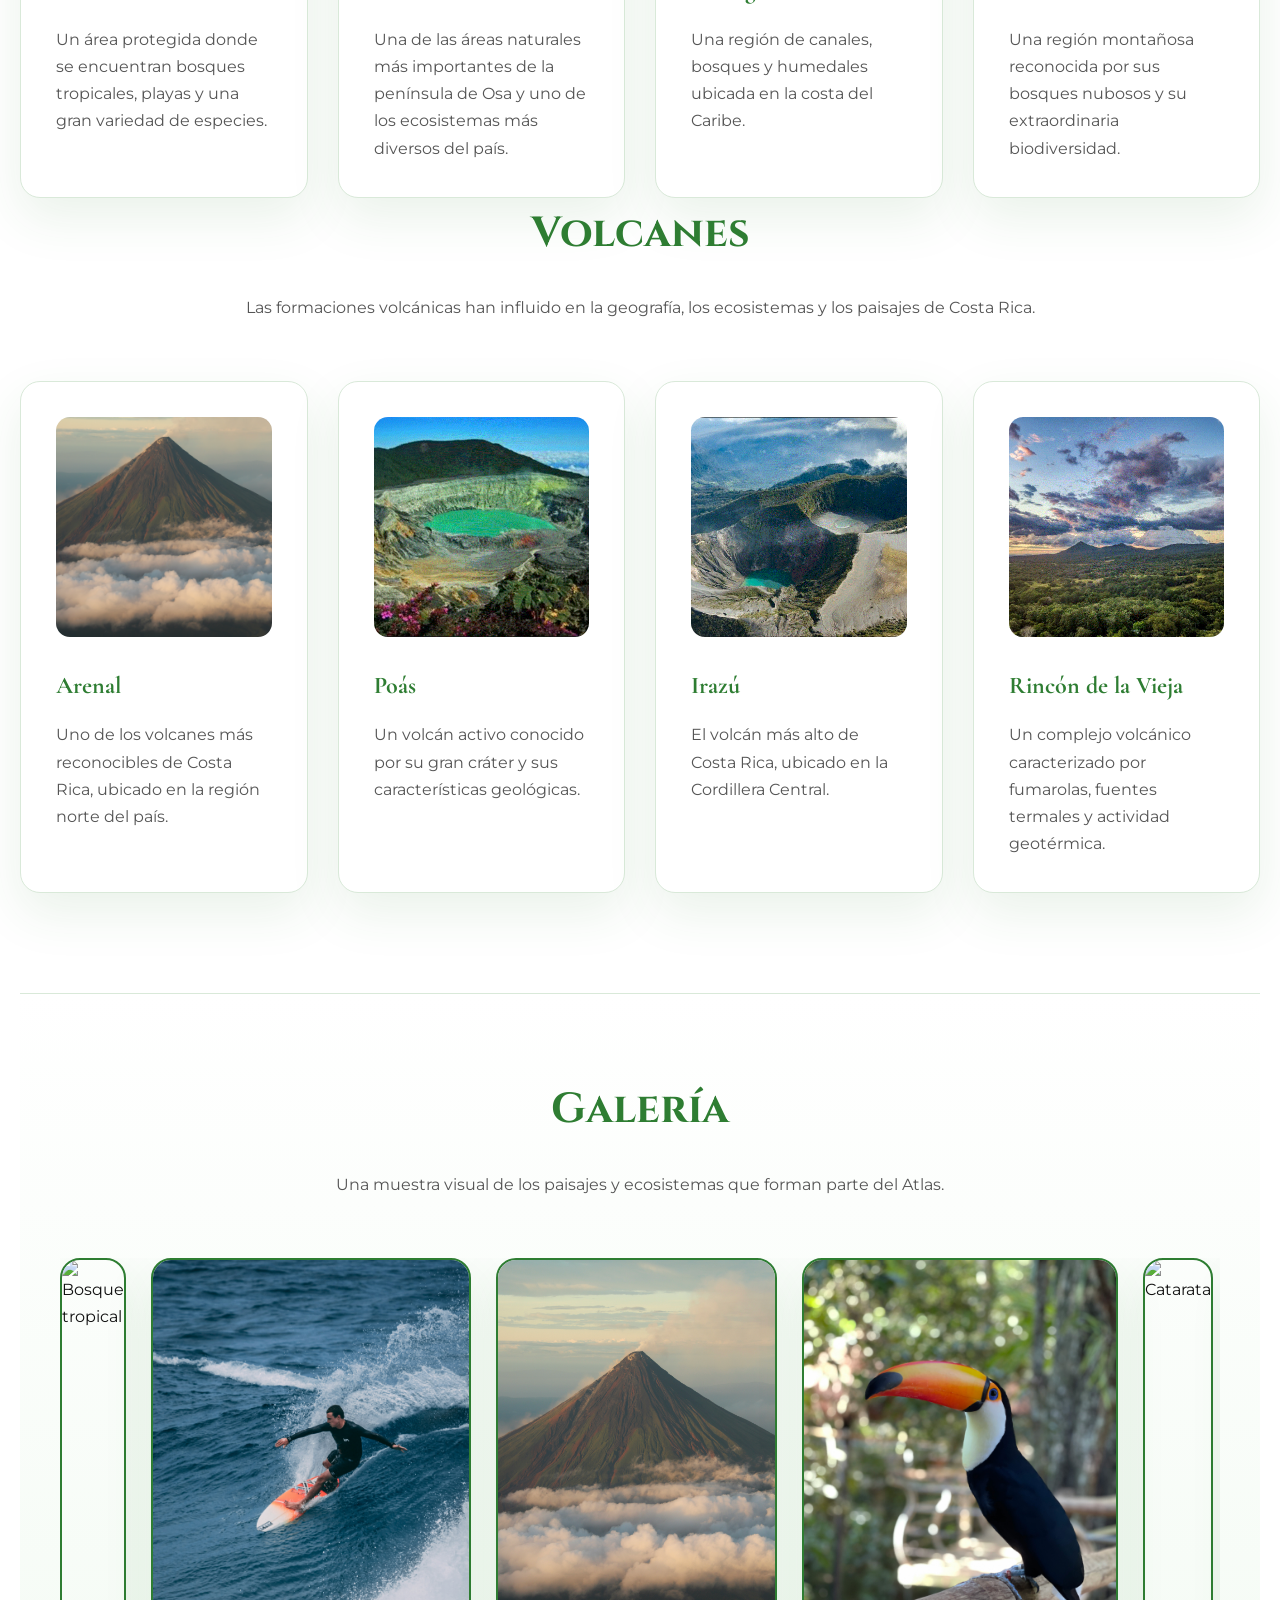
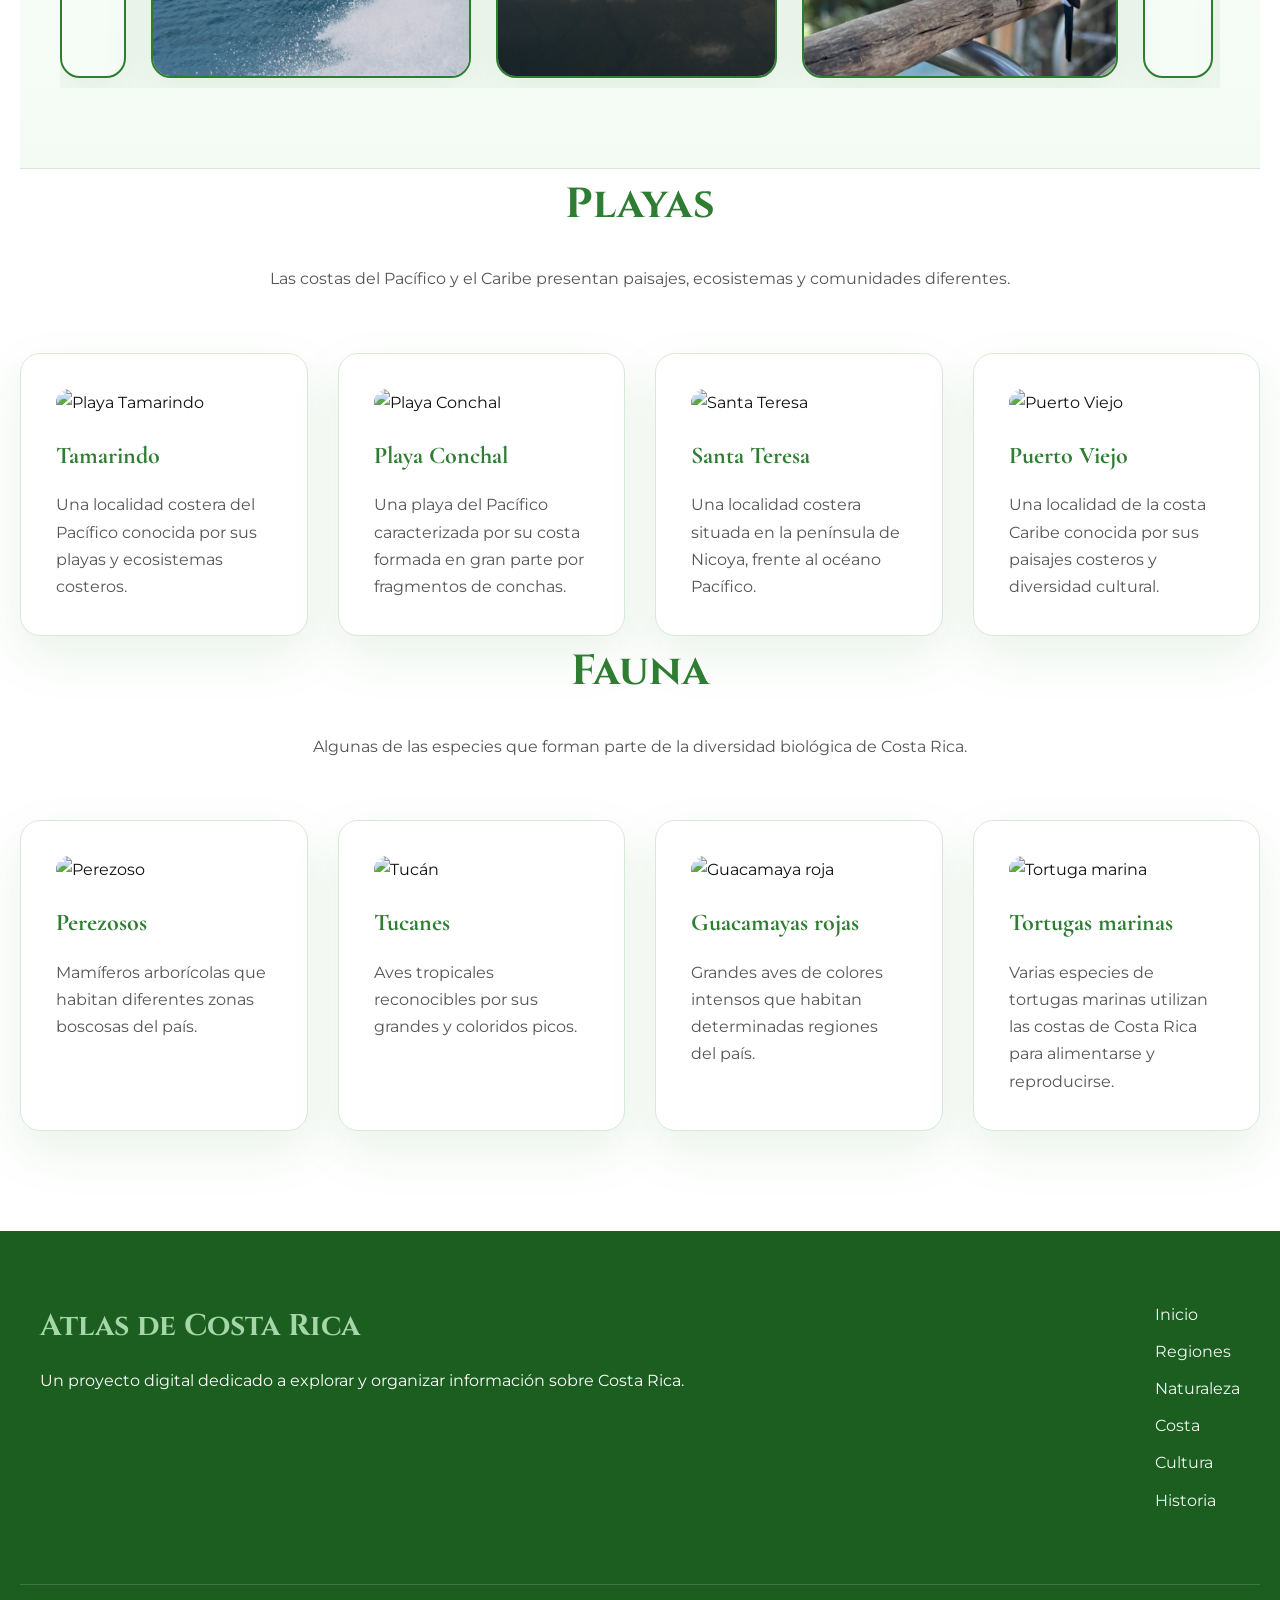
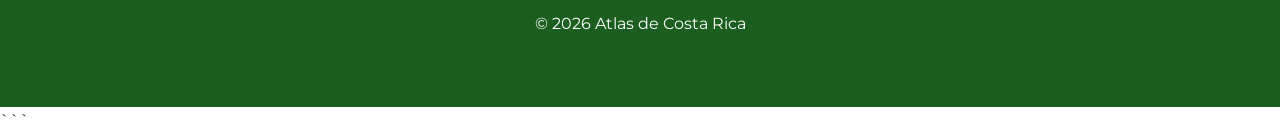
==== commit fd819c96: "Update index.html" ====
--- a/index.html
+++ b/index.html
@@ -1298,7 +1298,7 @@
         <div class="card">
 
             <img
-                src="images/parque-nacional.GIF"
+                src="imagen/parque-nacional.GIF"
                 alt="Parque Nacional Manuel Antonio">
 
             <h3>
@@ -1397,7 +1397,7 @@
         <div class="card">
 
             <img
-                src="images/volcanoes/arenal.jpg"
+                src="imagen/arenal-volcano.jpg"
                 alt="Volcán Arenal">
 
             <h3>
@@ -1415,7 +1415,7 @@
         <div class="card">
 
             <img
-                src="images/volcanoes/poas.jpg"
+                src="imagen/volcan-poas.GIF"
                 alt="Volcán Poás">
 
             <h3>
@@ -1433,7 +1433,7 @@
         <div class="card">
 
             <img
-                src="images/volcanoes/irazu.jpg"
+                src="imagen/volcan-irazu.GIF"
                 alt="Volcán Irazú">
 
             <h3>
@@ -1451,7 +1451,7 @@
         <div class="card">
 
             <img
-                src="images/volcanoes/rincon.jpg"
+                src="imagen/rincon-de-la-vieja.GIF"
                 alt="Volcán Rincón de la Vieja">
 
             <h3>
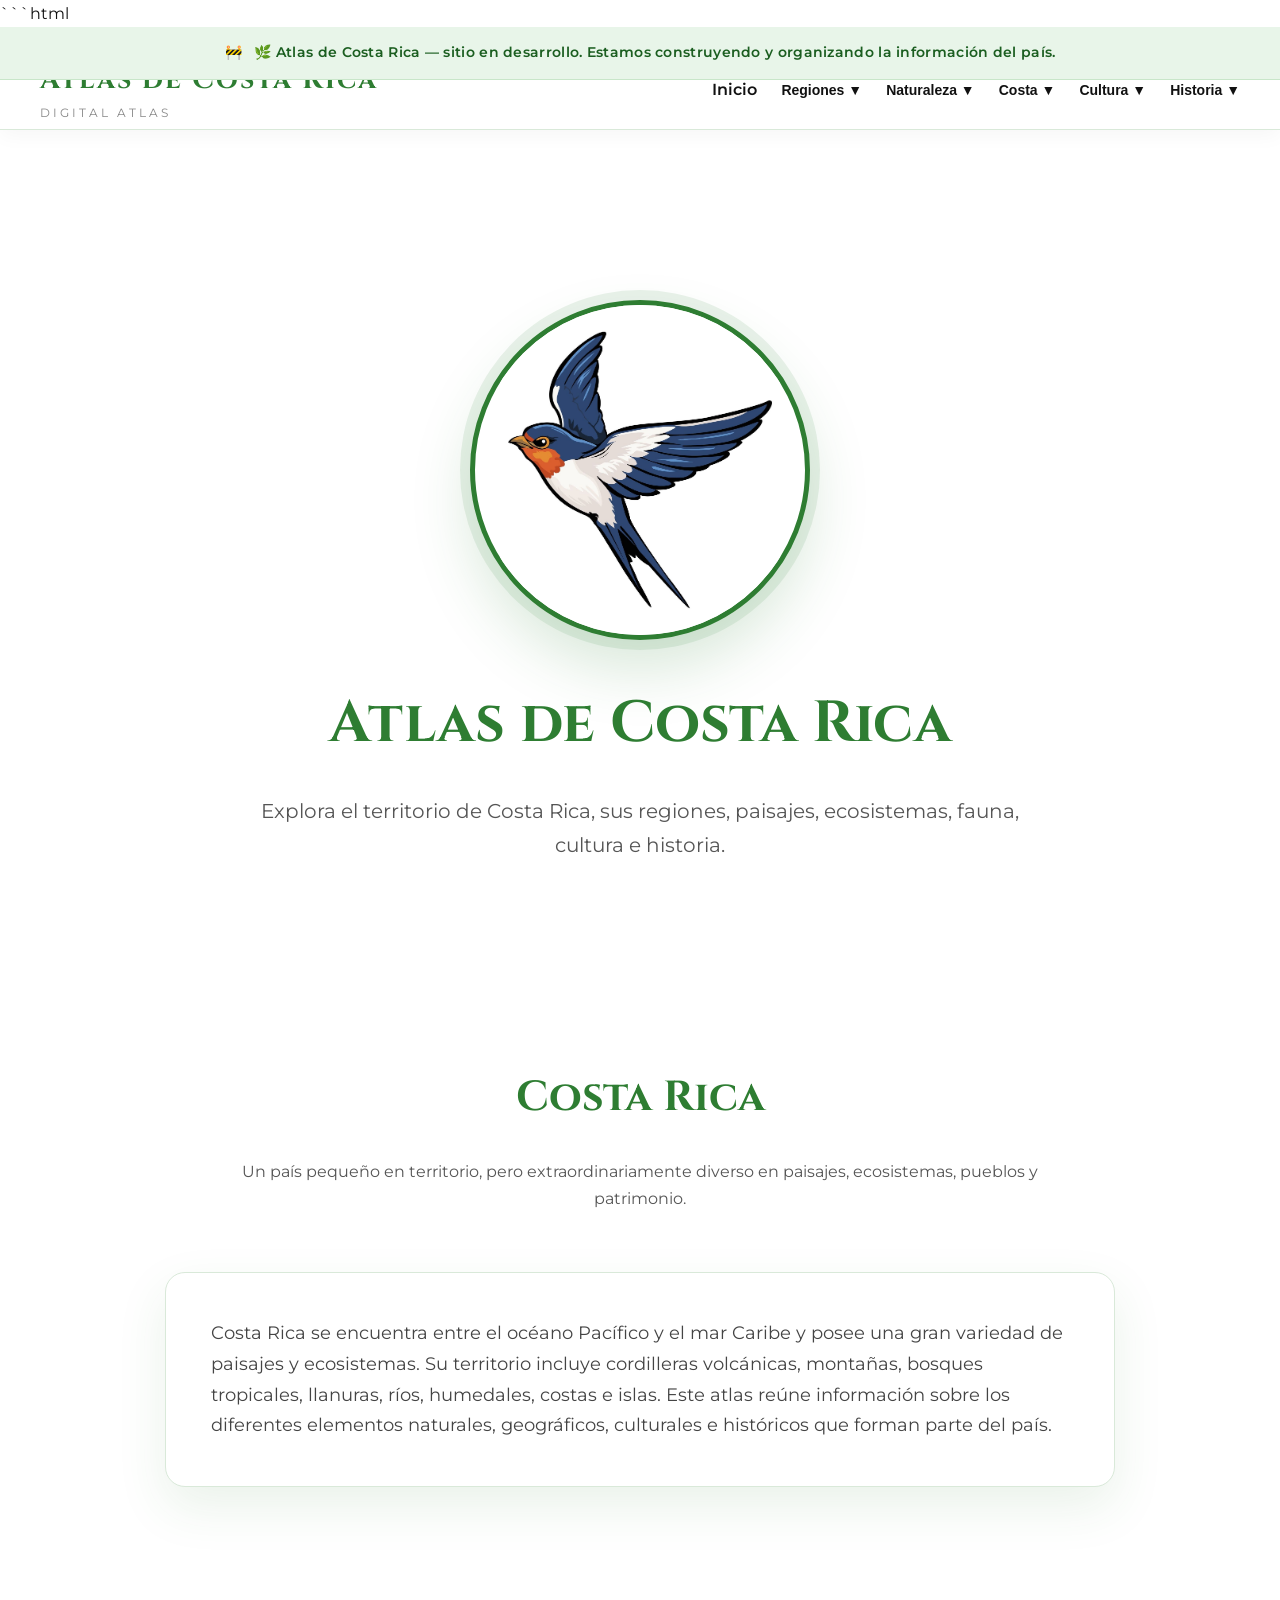
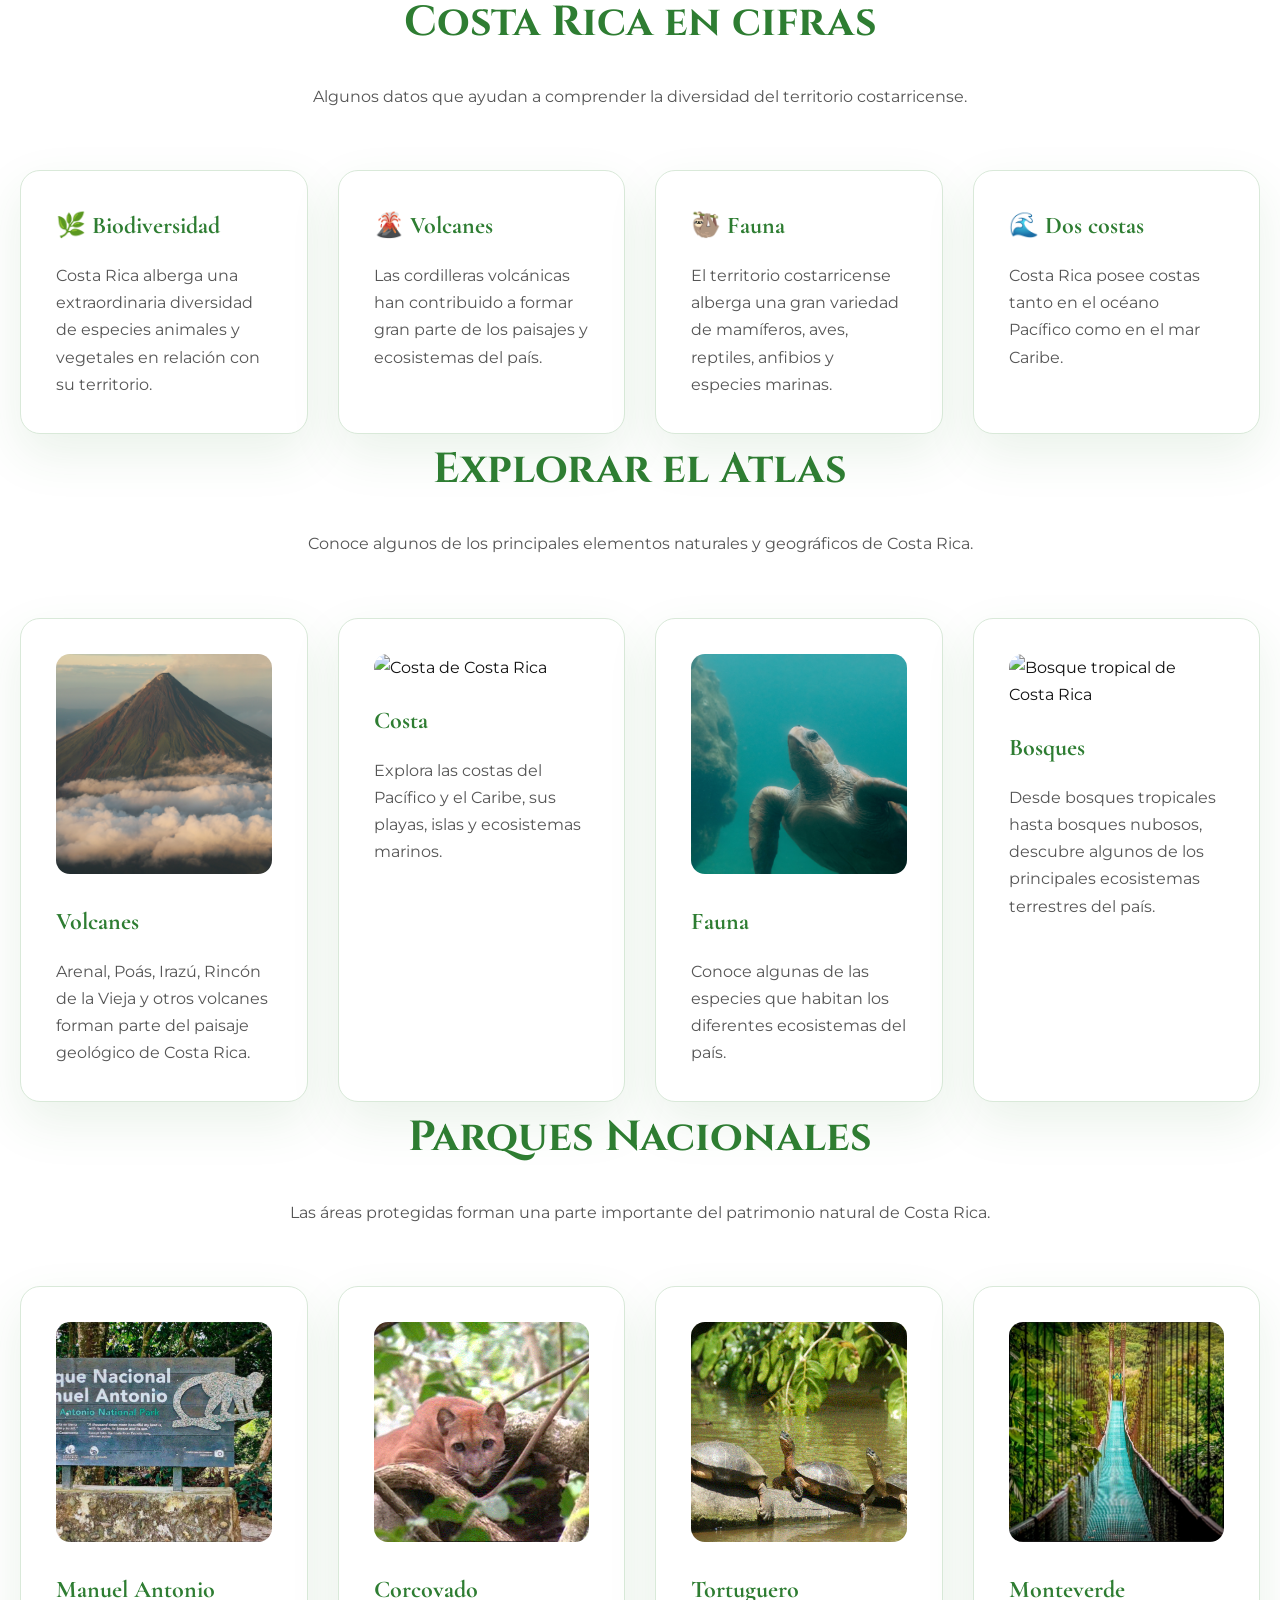
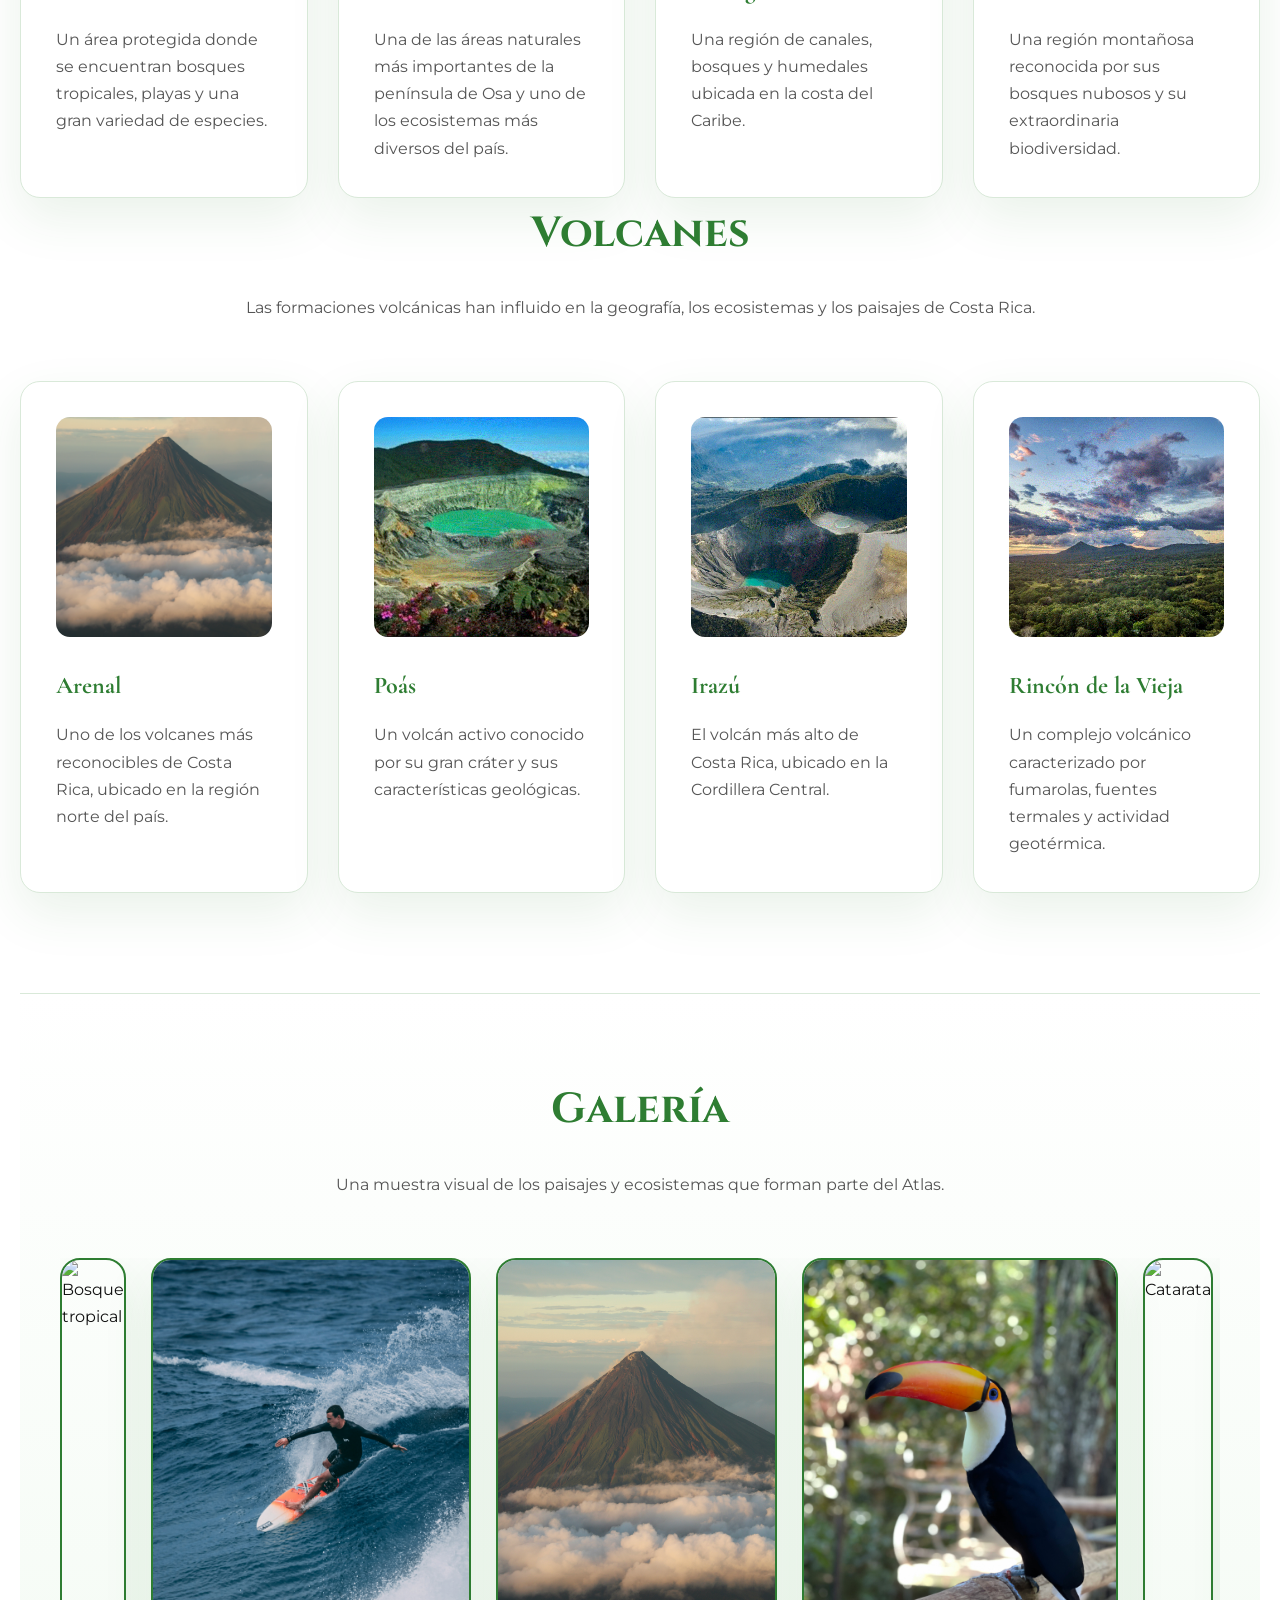
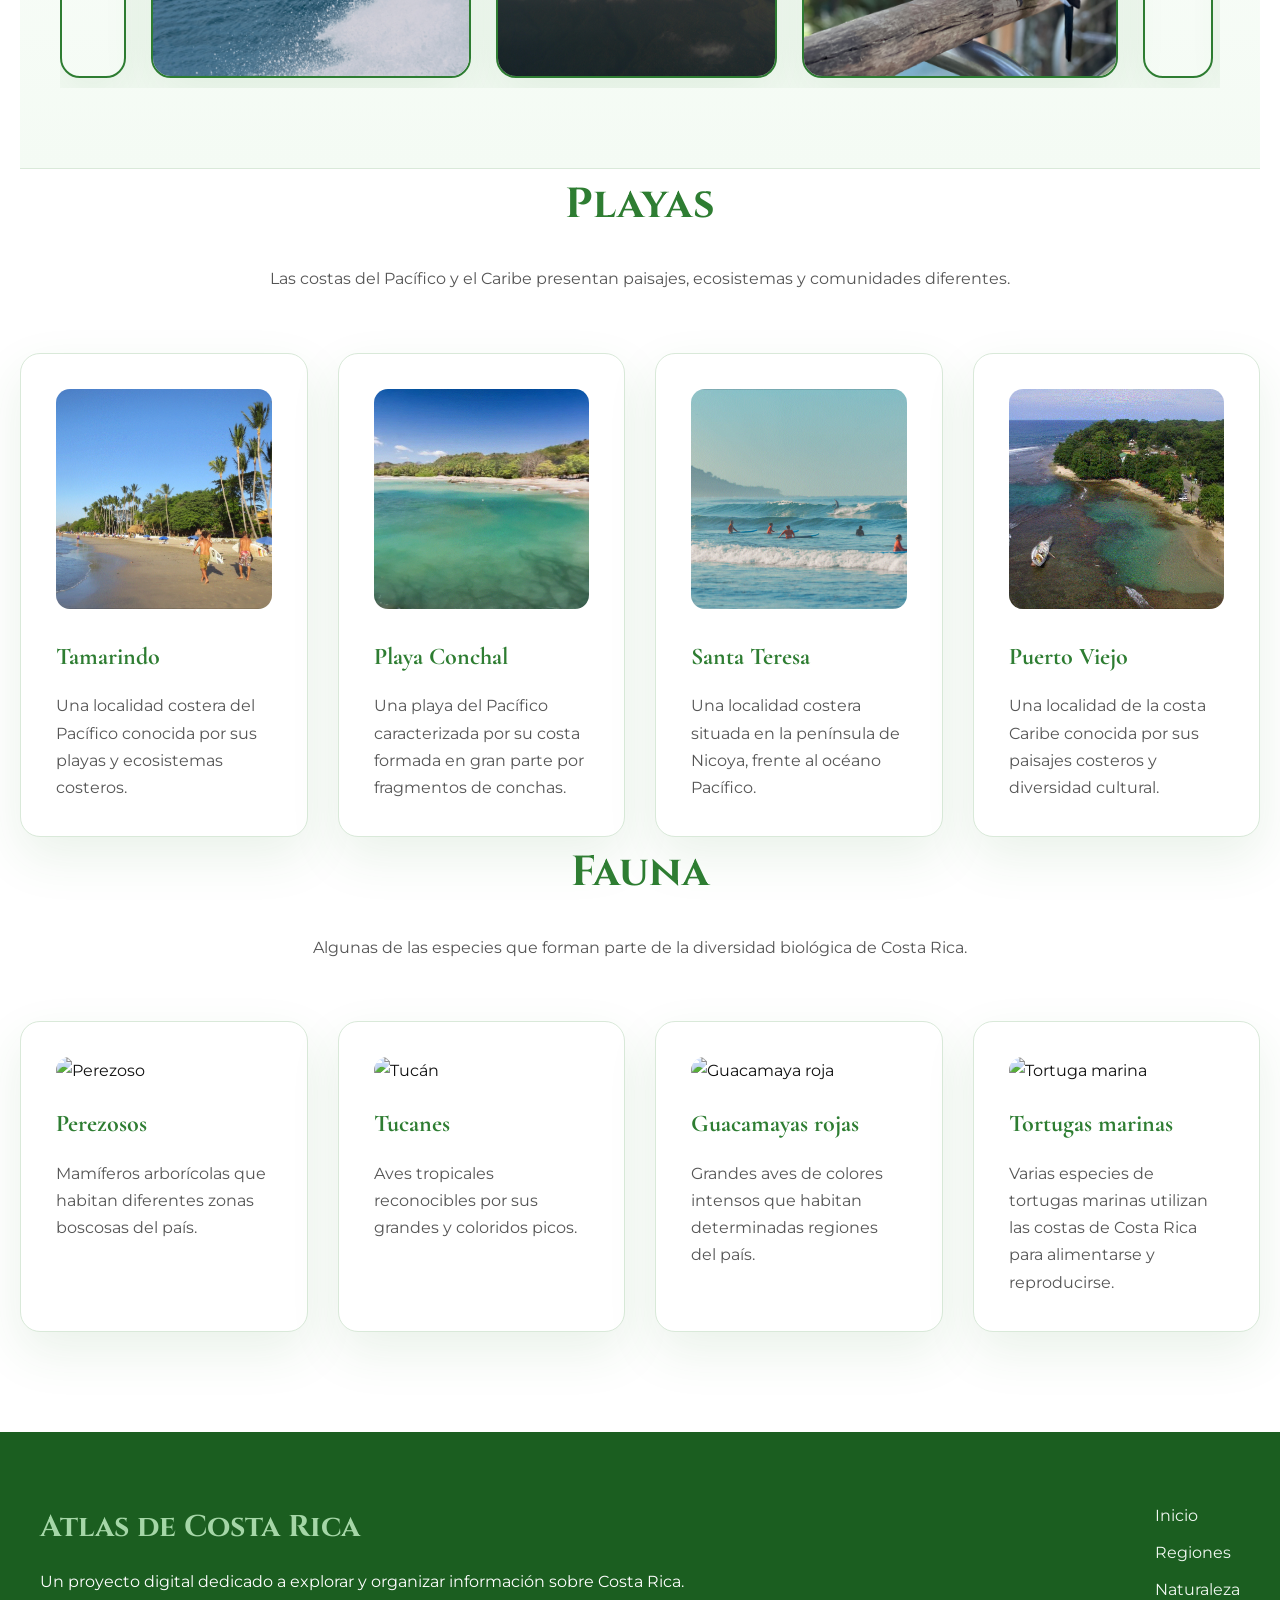
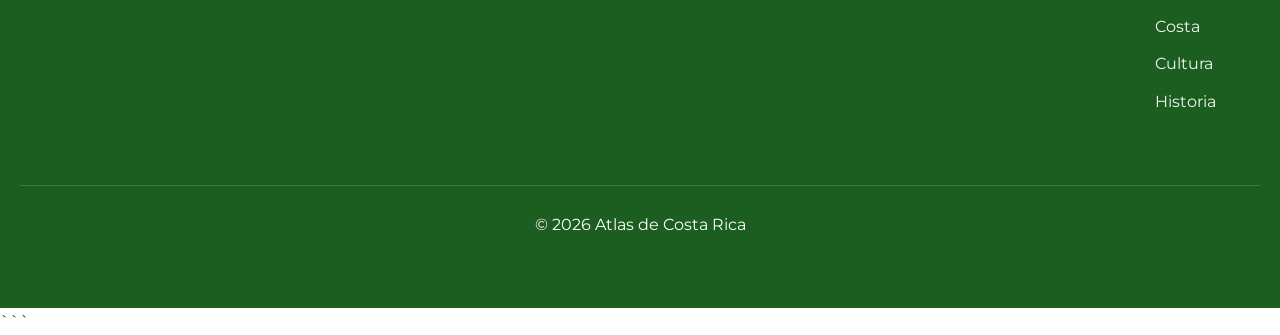
==== commit 94427786: "Change image sources for beach locations Updated image source paths for beach cards." ====
--- a/index.html
+++ b/index.html
@@ -1554,7 +1554,7 @@
         <div class="card">
 
             <img
-                src="images/beaches/tamarindo.jpg"
+                src="imagen/playa-tamarindo.GIF"
                 alt="Playa Tamarindo">
 
             <h3>
@@ -1572,7 +1572,7 @@
         <div class="card">
 
             <img
-                src="images/beaches/conchal.jpg"
+                src="imagen/playa-conchal.GIF"
                 alt="Playa Conchal">
 
             <h3>
@@ -1590,7 +1590,7 @@
         <div class="card">
 
             <img
-                src="images/beaches/santa-teresa.jpg"
+                src="imagen/santa-teresa.GIF"
                 alt="Santa Teresa">
 
             <h3>
@@ -1608,7 +1608,7 @@
         <div class="card">
 
             <img
-                src="images/beaches/puerto-viejo.jpg"
+                src="imagen/puerto-viejo.GIF"
                 alt="Puerto Viejo">
 
             <h3>
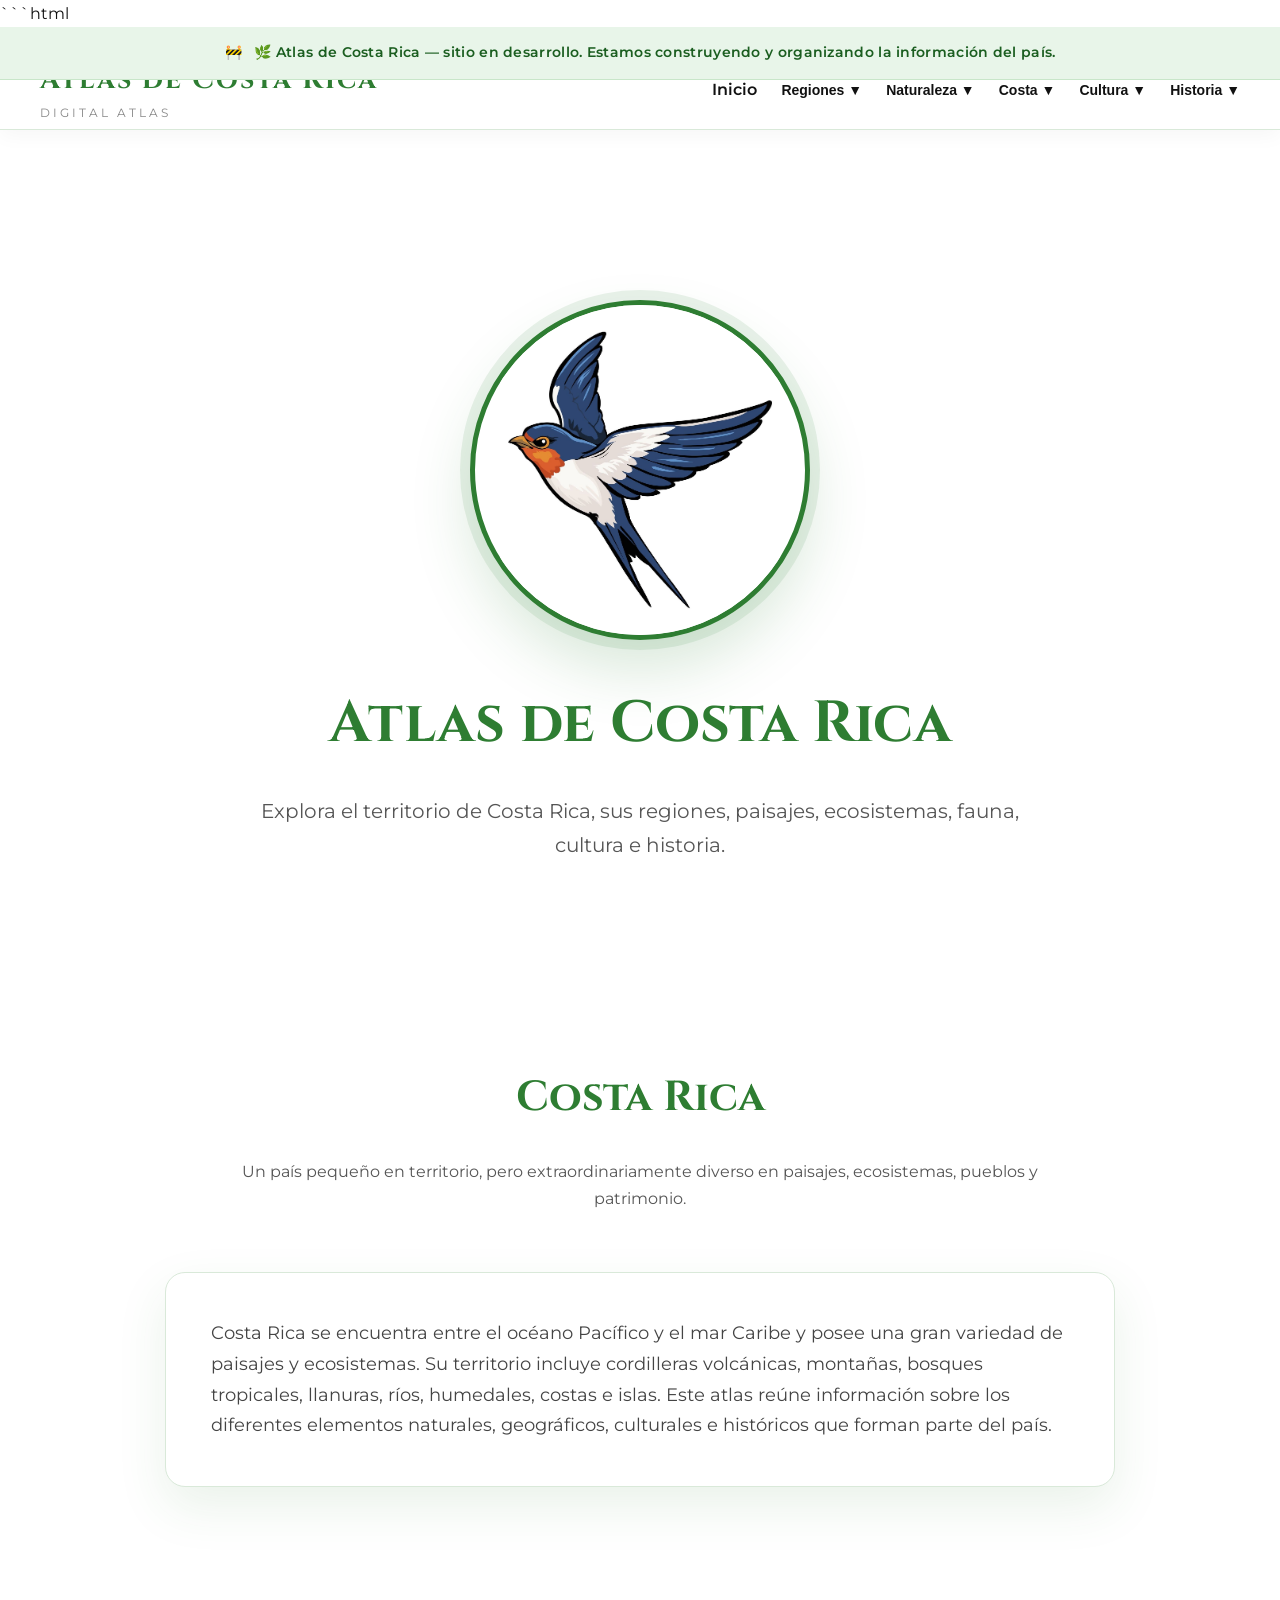
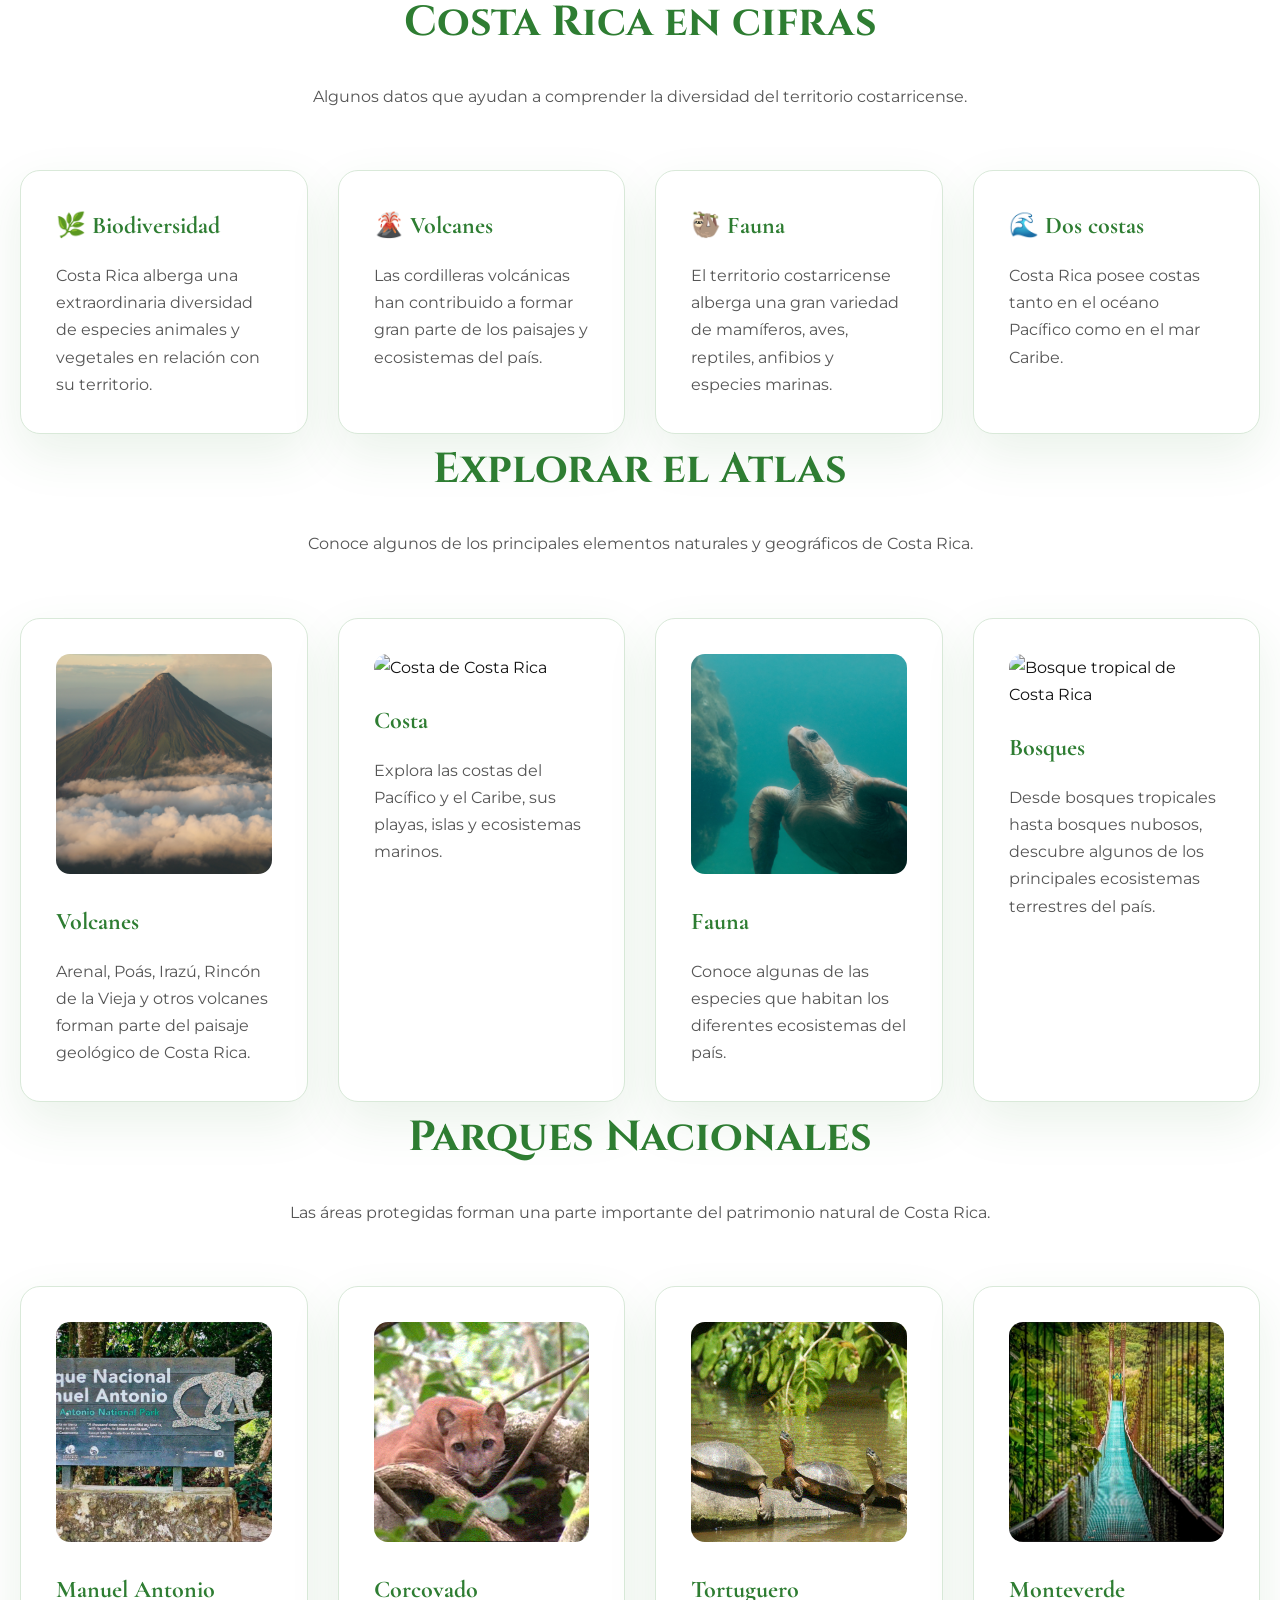
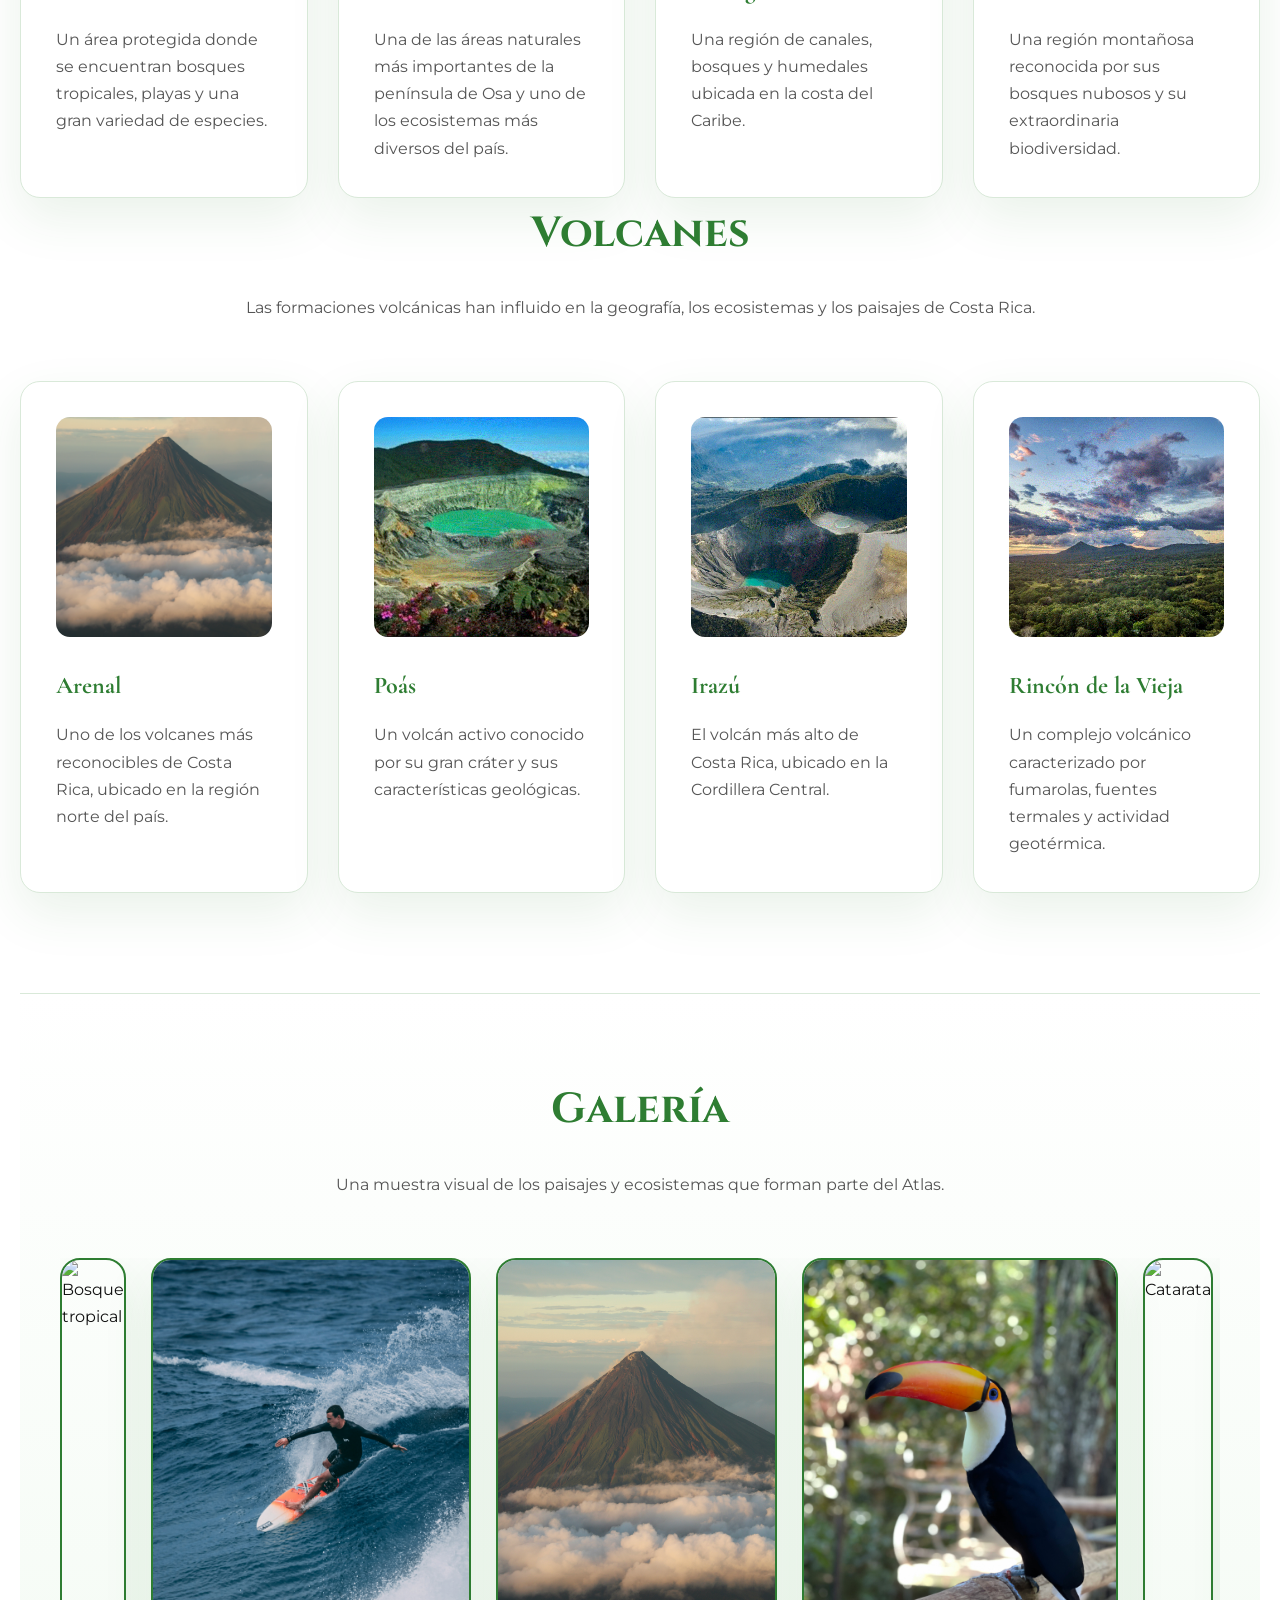
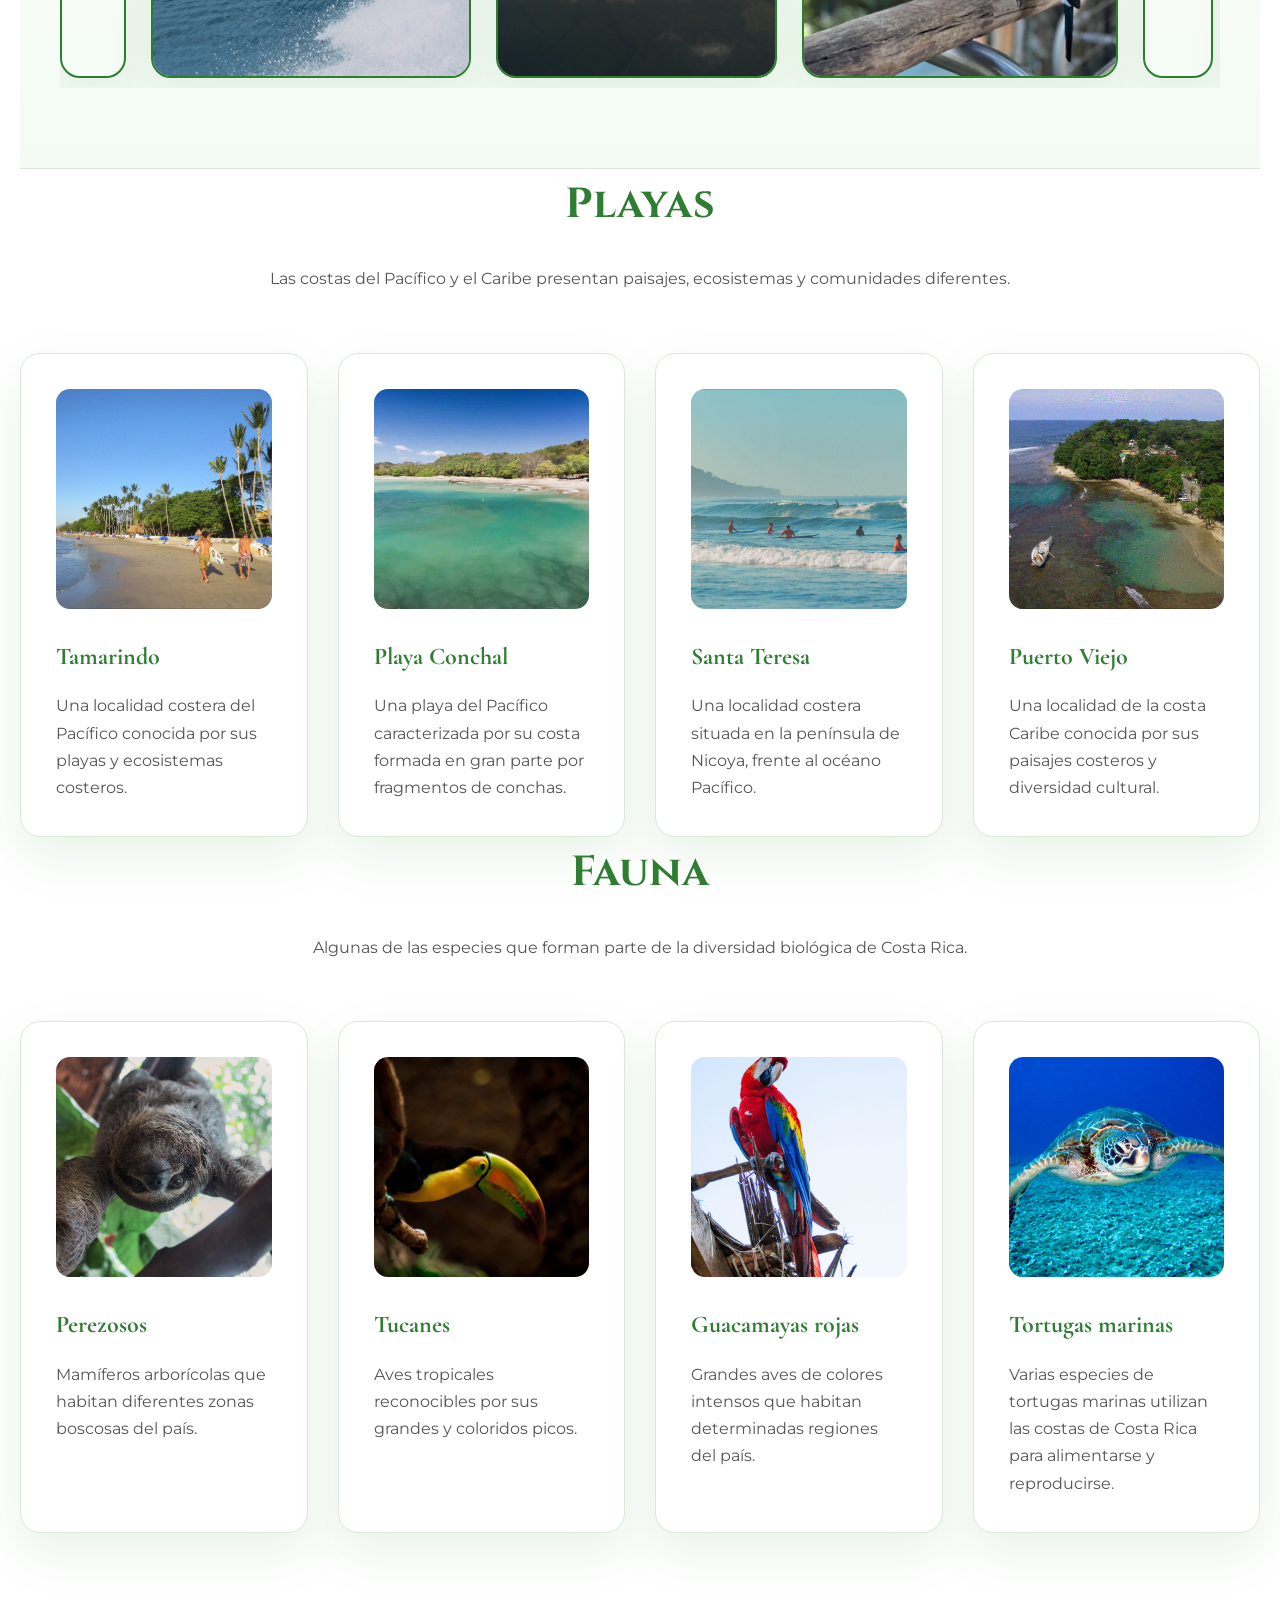
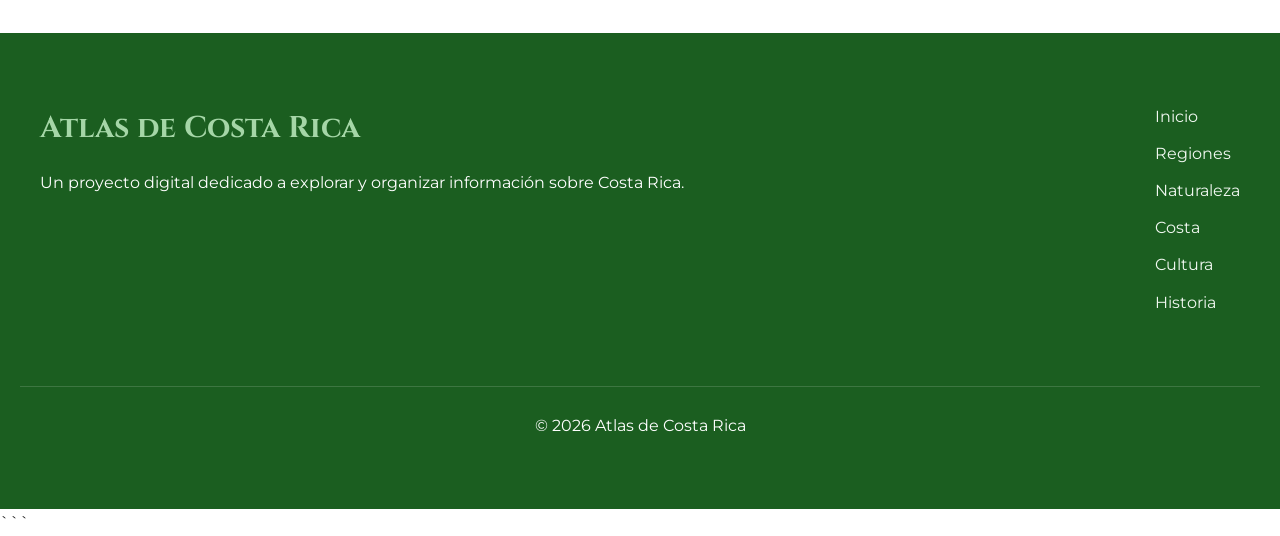
==== commit 8b452c05: "Update index.html" ====
--- a/index.html
+++ b/index.html
@@ -1653,7 +1653,7 @@
         <div class="card">
 
             <img
-                src="images/wildlife/sloth.jpg"
+                src="imagen/perezoso.jpg"
                 alt="Perezoso">
 
             <h3>
@@ -1671,7 +1671,7 @@
         <div class="card">
 
             <img
-                src="images/wildlife/toucan.jpg"
+                src="imagen/tucan.jpg"
                 alt="Tucán">
 
             <h3>
@@ -1689,7 +1689,7 @@
         <div class="card">
 
             <img
-                src="images/wildlife/macaw.jpg"
+                src="imagen/guacamaya.jpg"
                 alt="Guacamaya roja">
 
             <h3>
@@ -1707,7 +1707,7 @@
         <div class="card">
 
             <img
-                src="images/wildlife/turtle.jpg"
+                src="imagen/tortuga-marina.jpg"
                 alt="Tortuga marina">
 
             <h3>
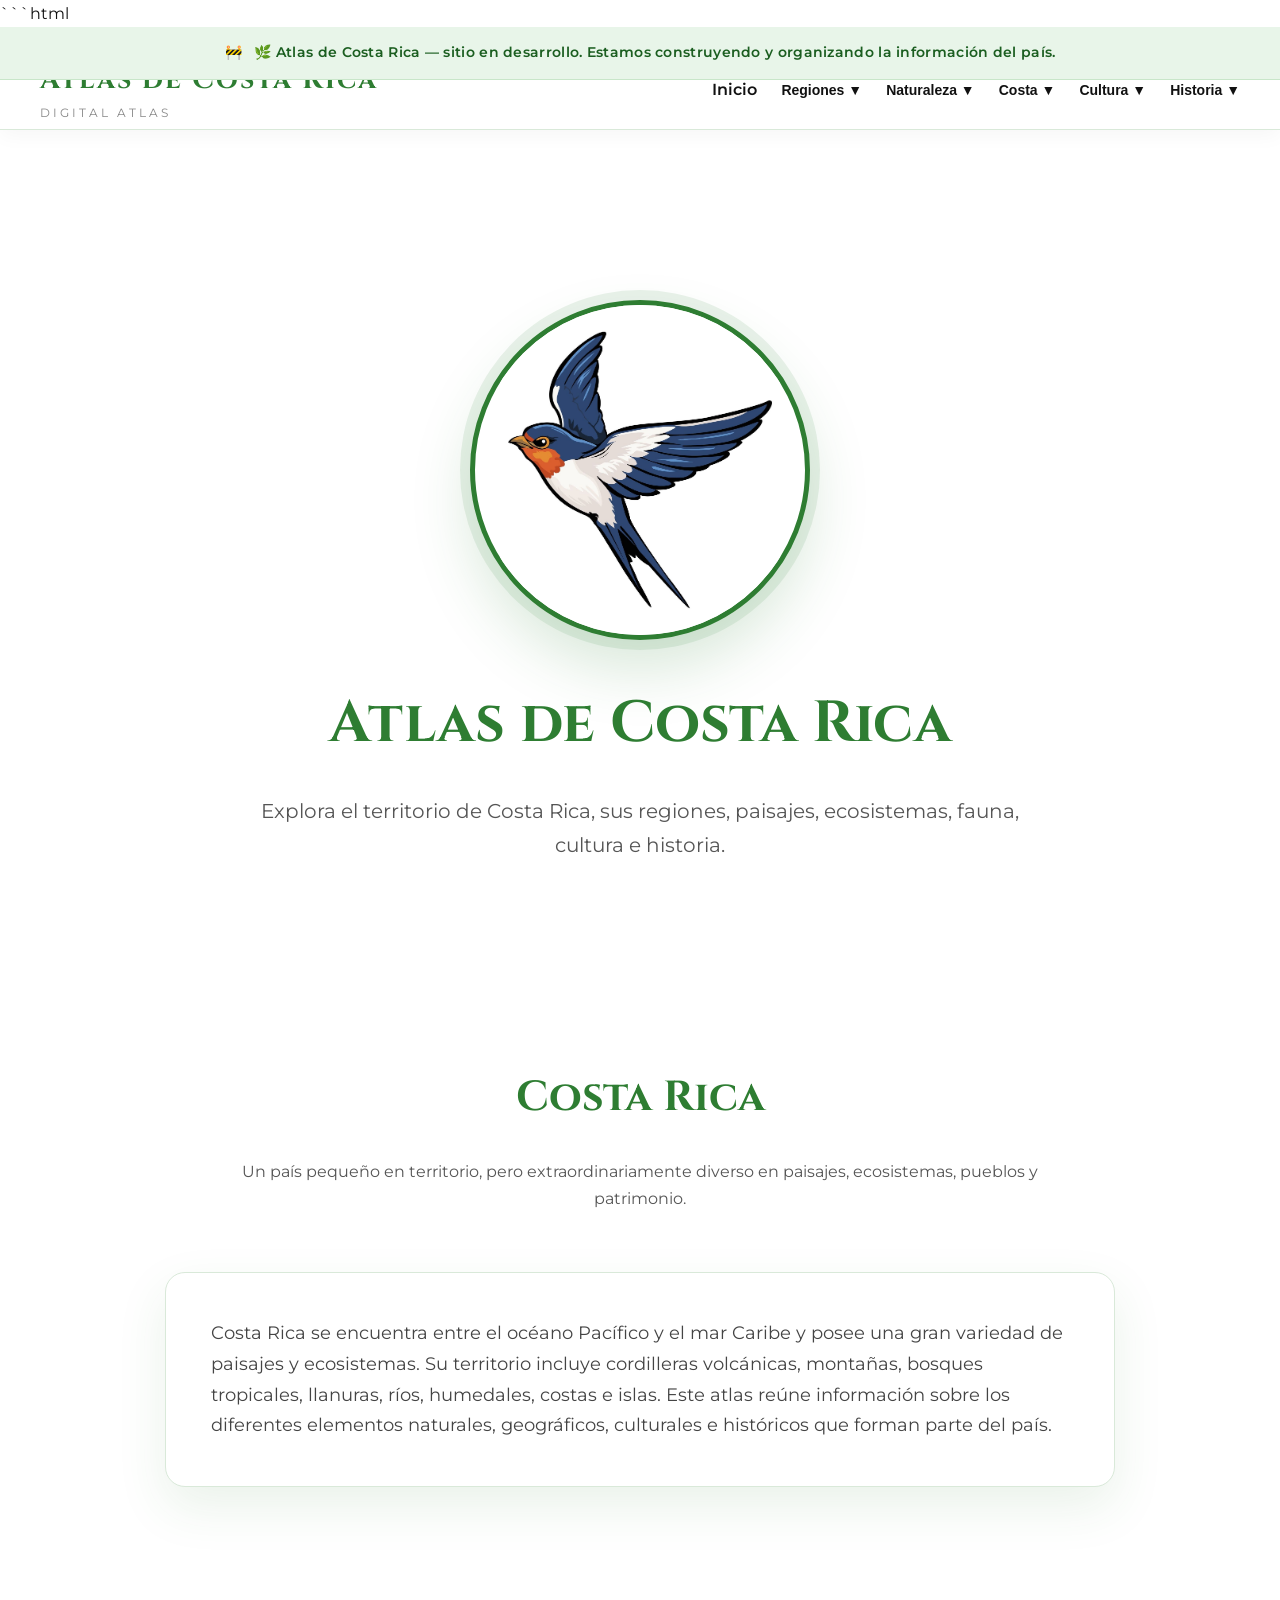
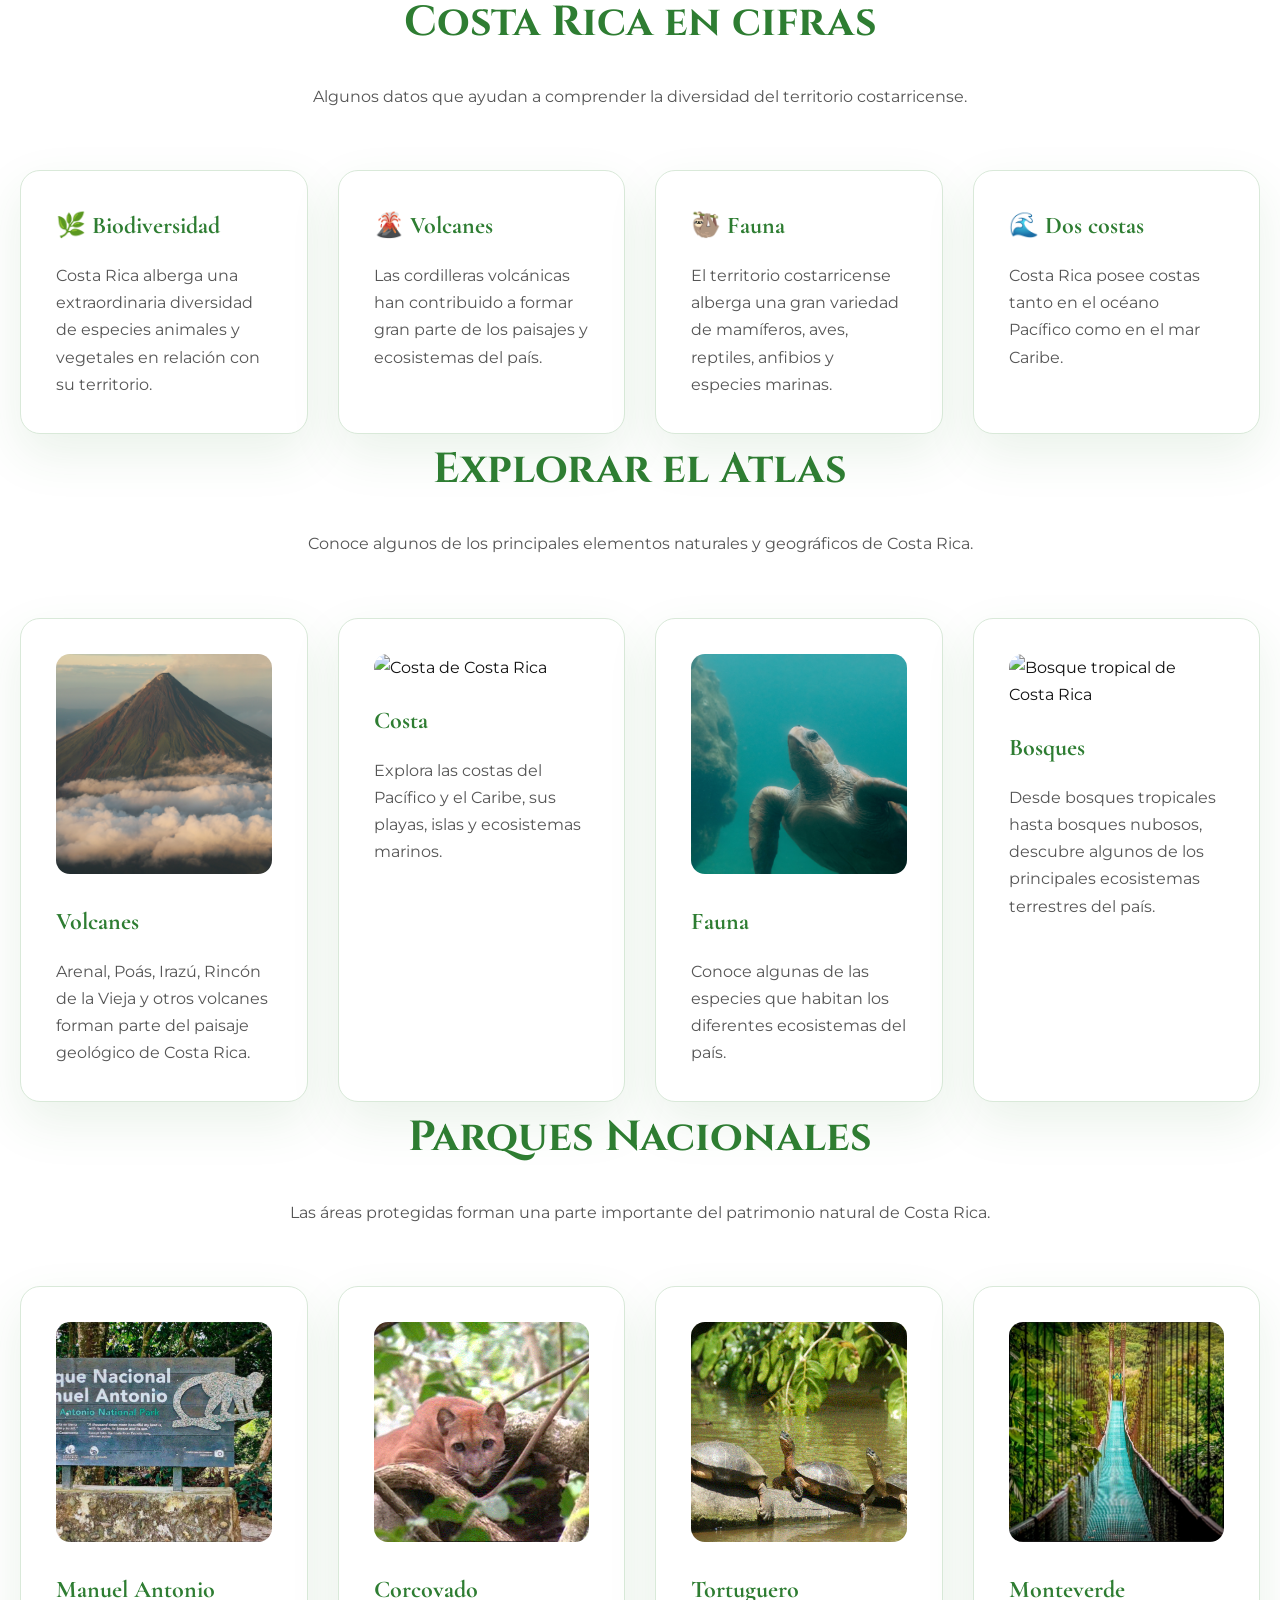
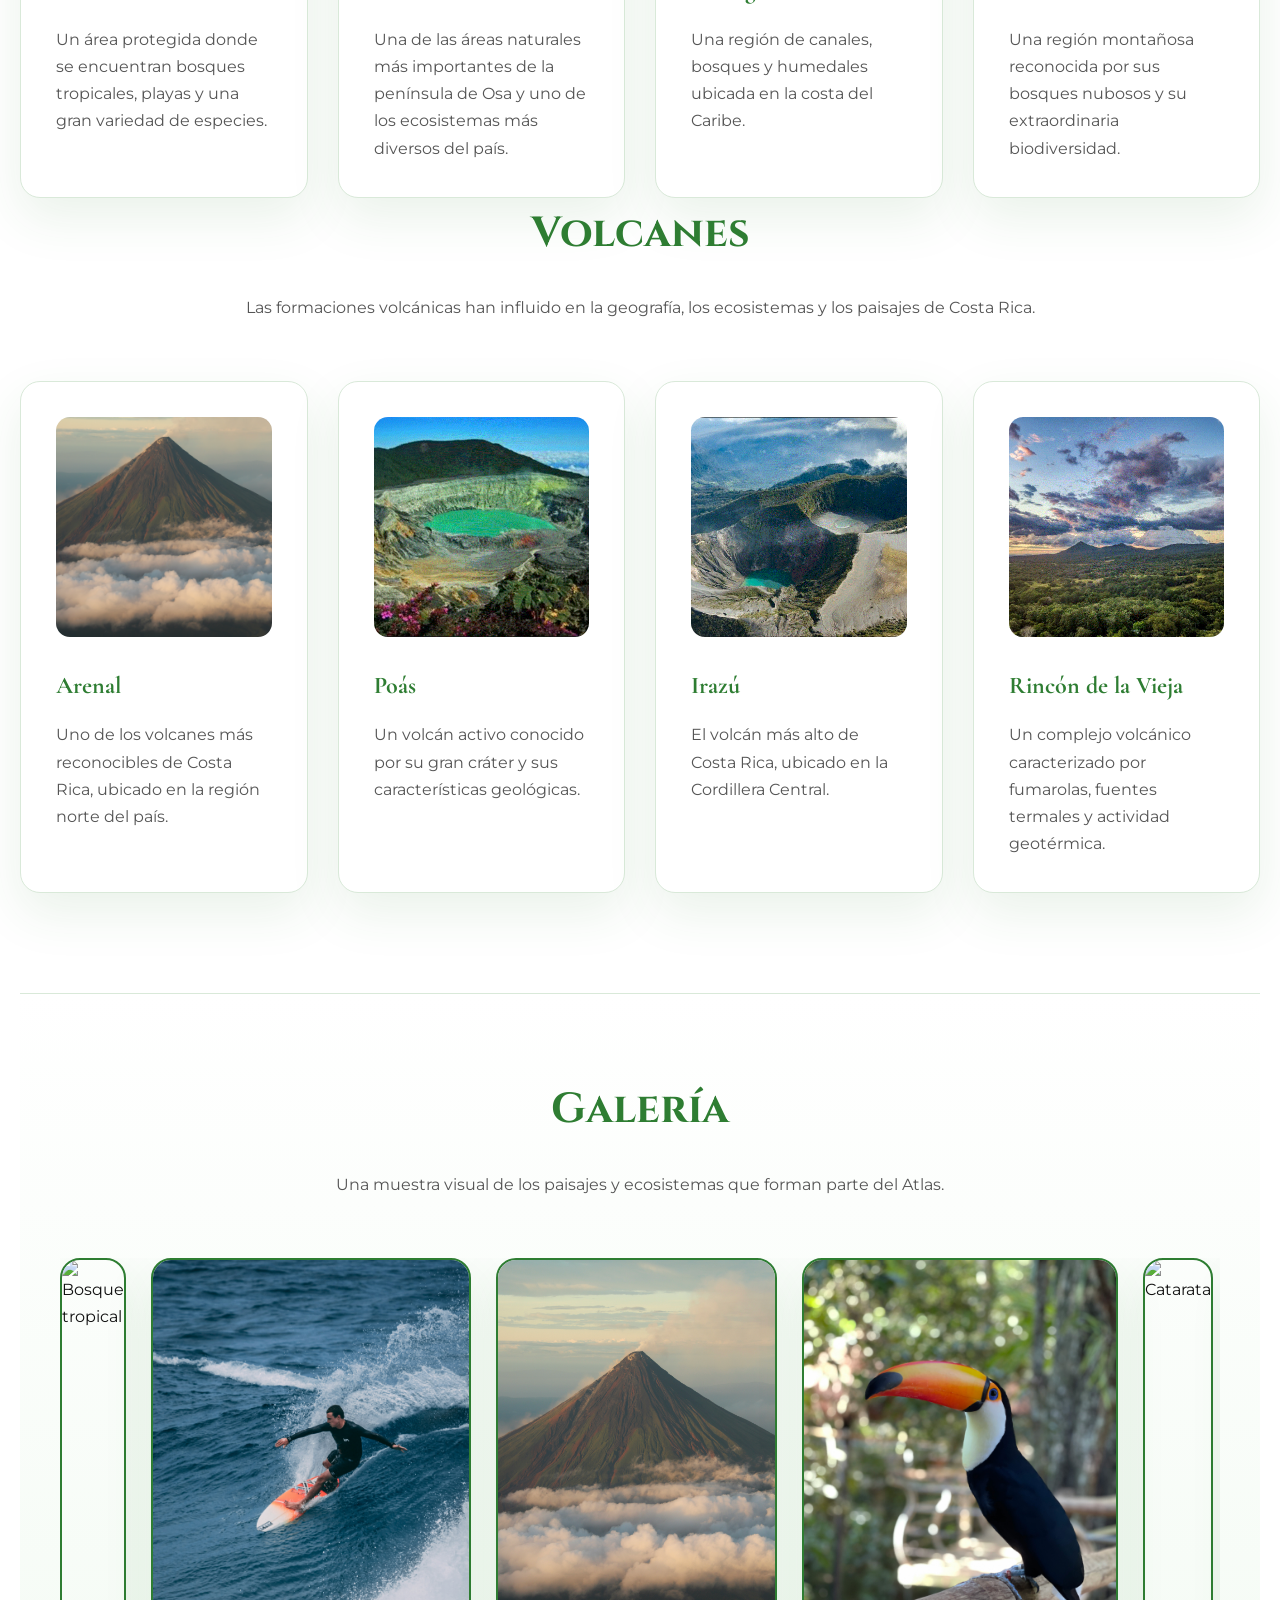
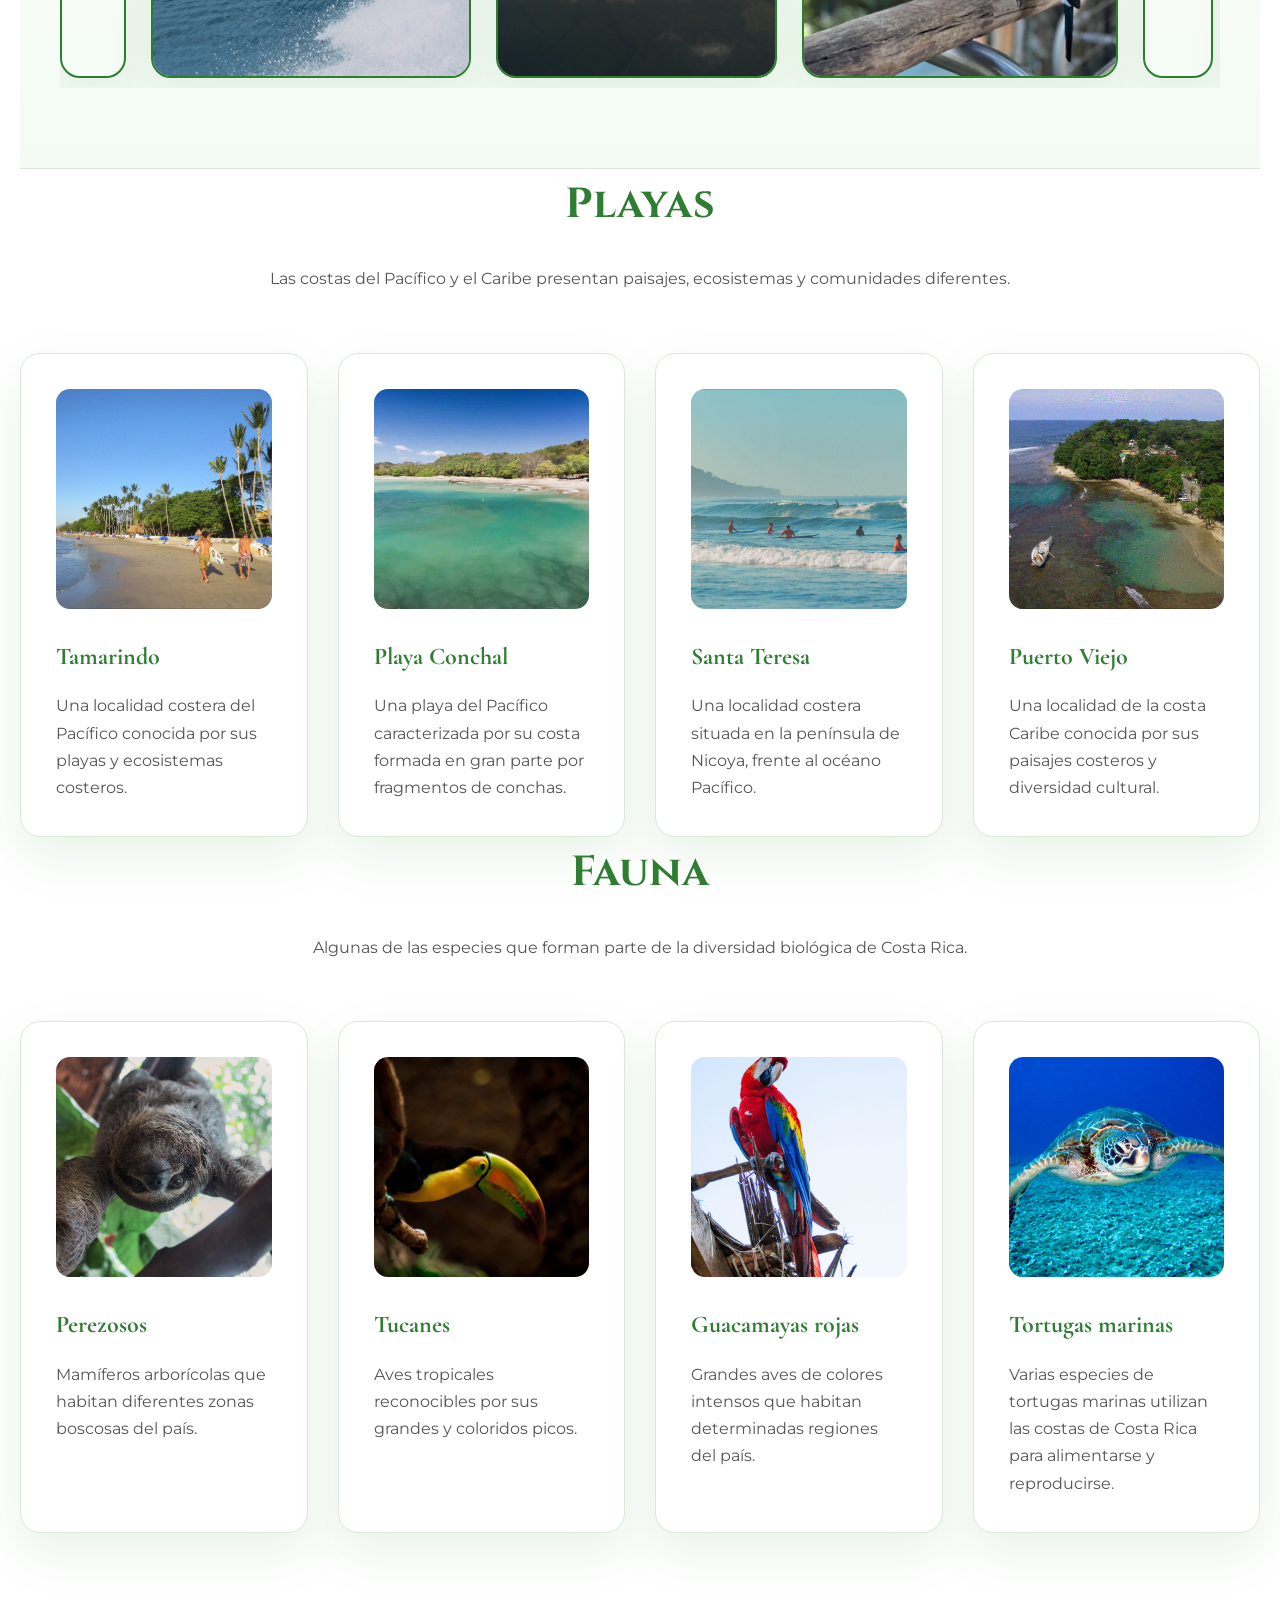
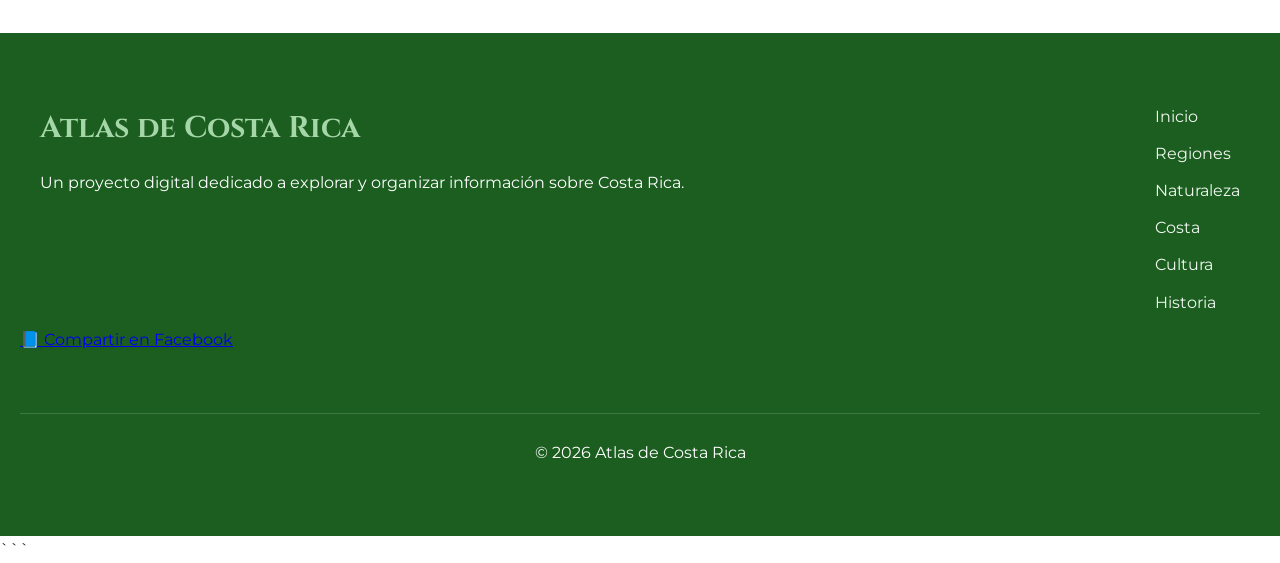
==== commit bac039ca: "Add Open Graph tags and Facebook share link Added Open Graph meta tags for better sharing on social " ====
--- a/index.html
+++ b/index.html
@@ -27,6 +27,20 @@
 
 <link href="https://fonts.googleapis.com/css2?family=Cinzel:wght@400;600;700&family=Cormorant+Garamond:wght@400;500;600;700&family=Montserrat:wght@300;400;500;600;700&display=swap" rel="stylesheet">
 
+<meta property="og:title" content="Atlas de Costa Rica">
+
+<meta property="og:description" content="Explora Costa Rica a través de sus regiones, naturaleza, cultura e historia.">
+
+<meta property="og:type" content="website">
+
+<meta property="og:url" content="https://gloriacitizen00-dev.github.io/Docs/">
+
+<meta property="og:image" content="https://gloriacitizen00-dev.github.io/Docs/Atlas-costa-rica.GIF">
+
+<meta property="og:image:alt" content="Atlas de Costa Rica">
+
+<meta property="og:image:type" content="image/gif">
+    
 <style>
 
 /*=========================
@@ -1782,6 +1796,15 @@
 
     </div>
 
+    <a
+    href="https://www.facebook.com/sharer/sharer.php?u=https://gloriacitizen00-dev.github.io/Docs/"
+    target="_blank"
+    rel="noopener noreferrer">
+
+    📘 Compartir en Facebook
+
+</a>
+
 
     <div style="text-align:center;margin-top:60px;border-top:1px solid rgba(255,255,255,.15);padding-top:25px;">
 
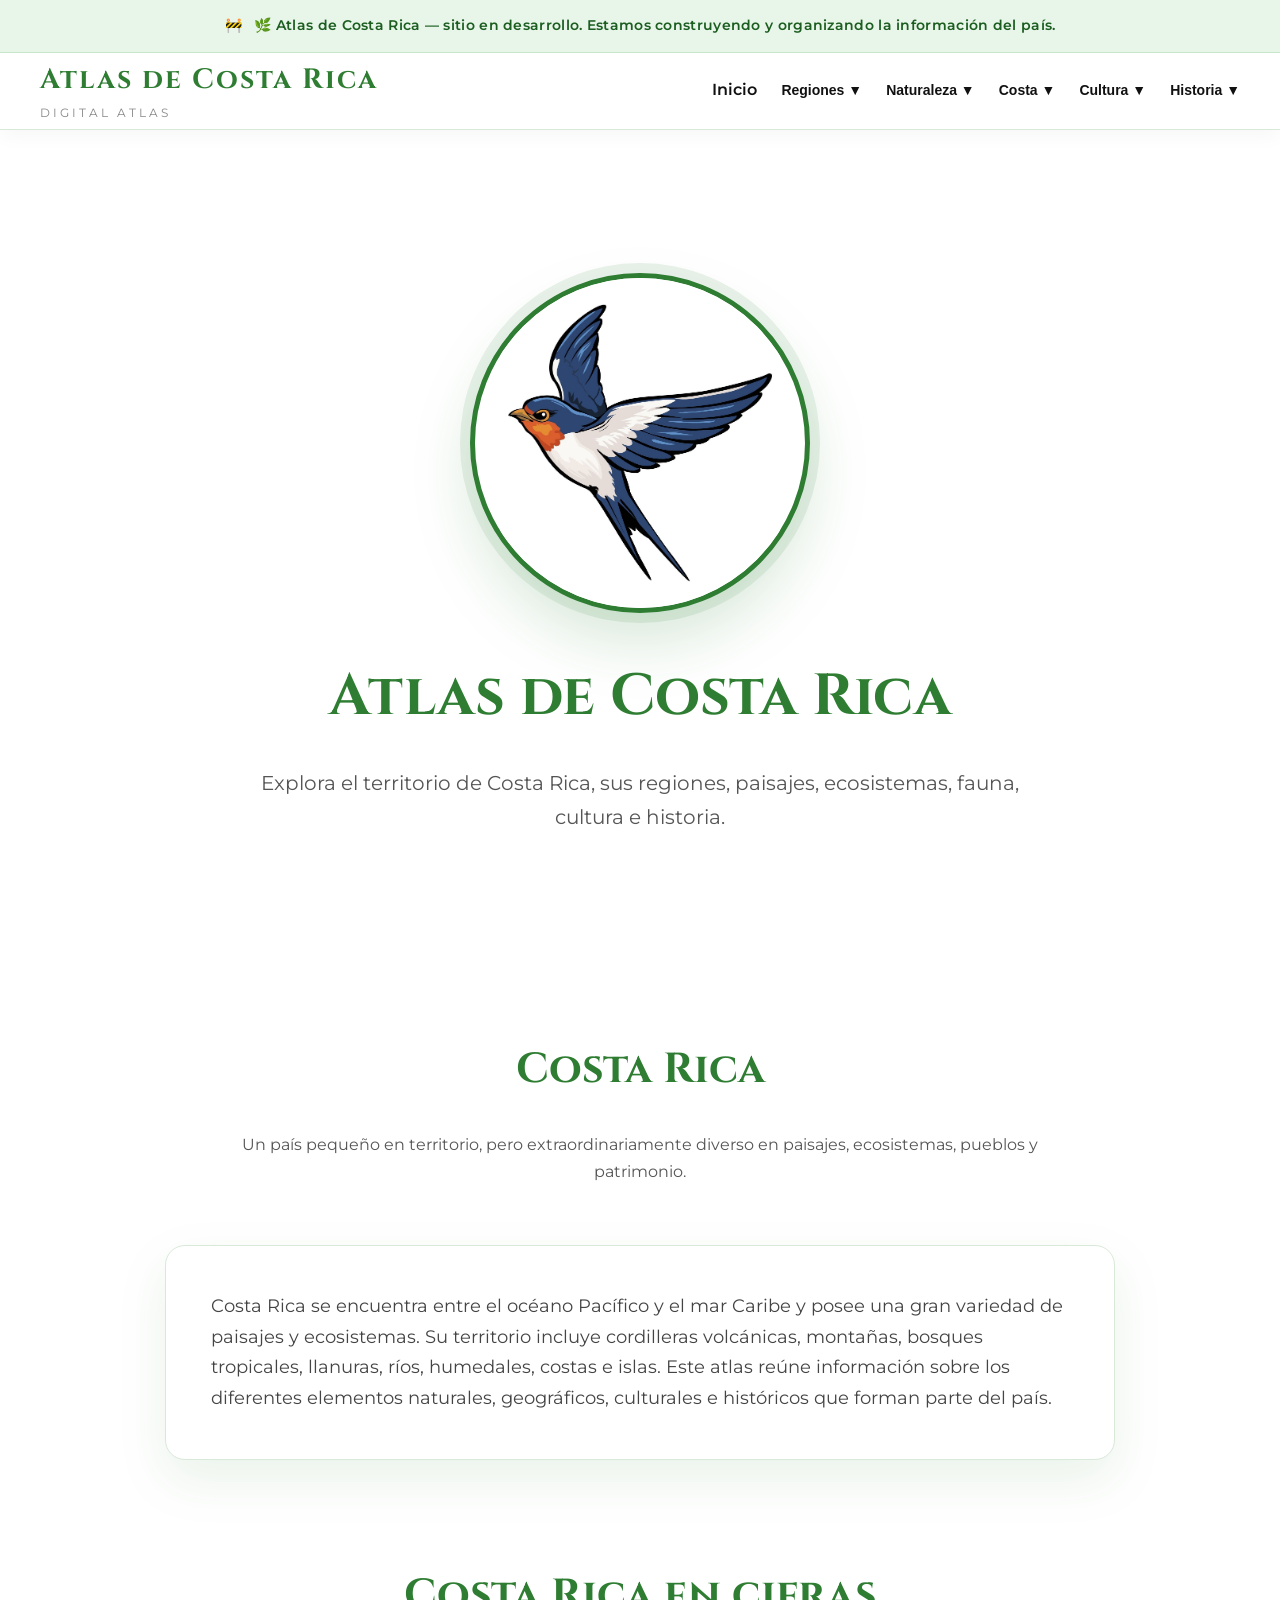
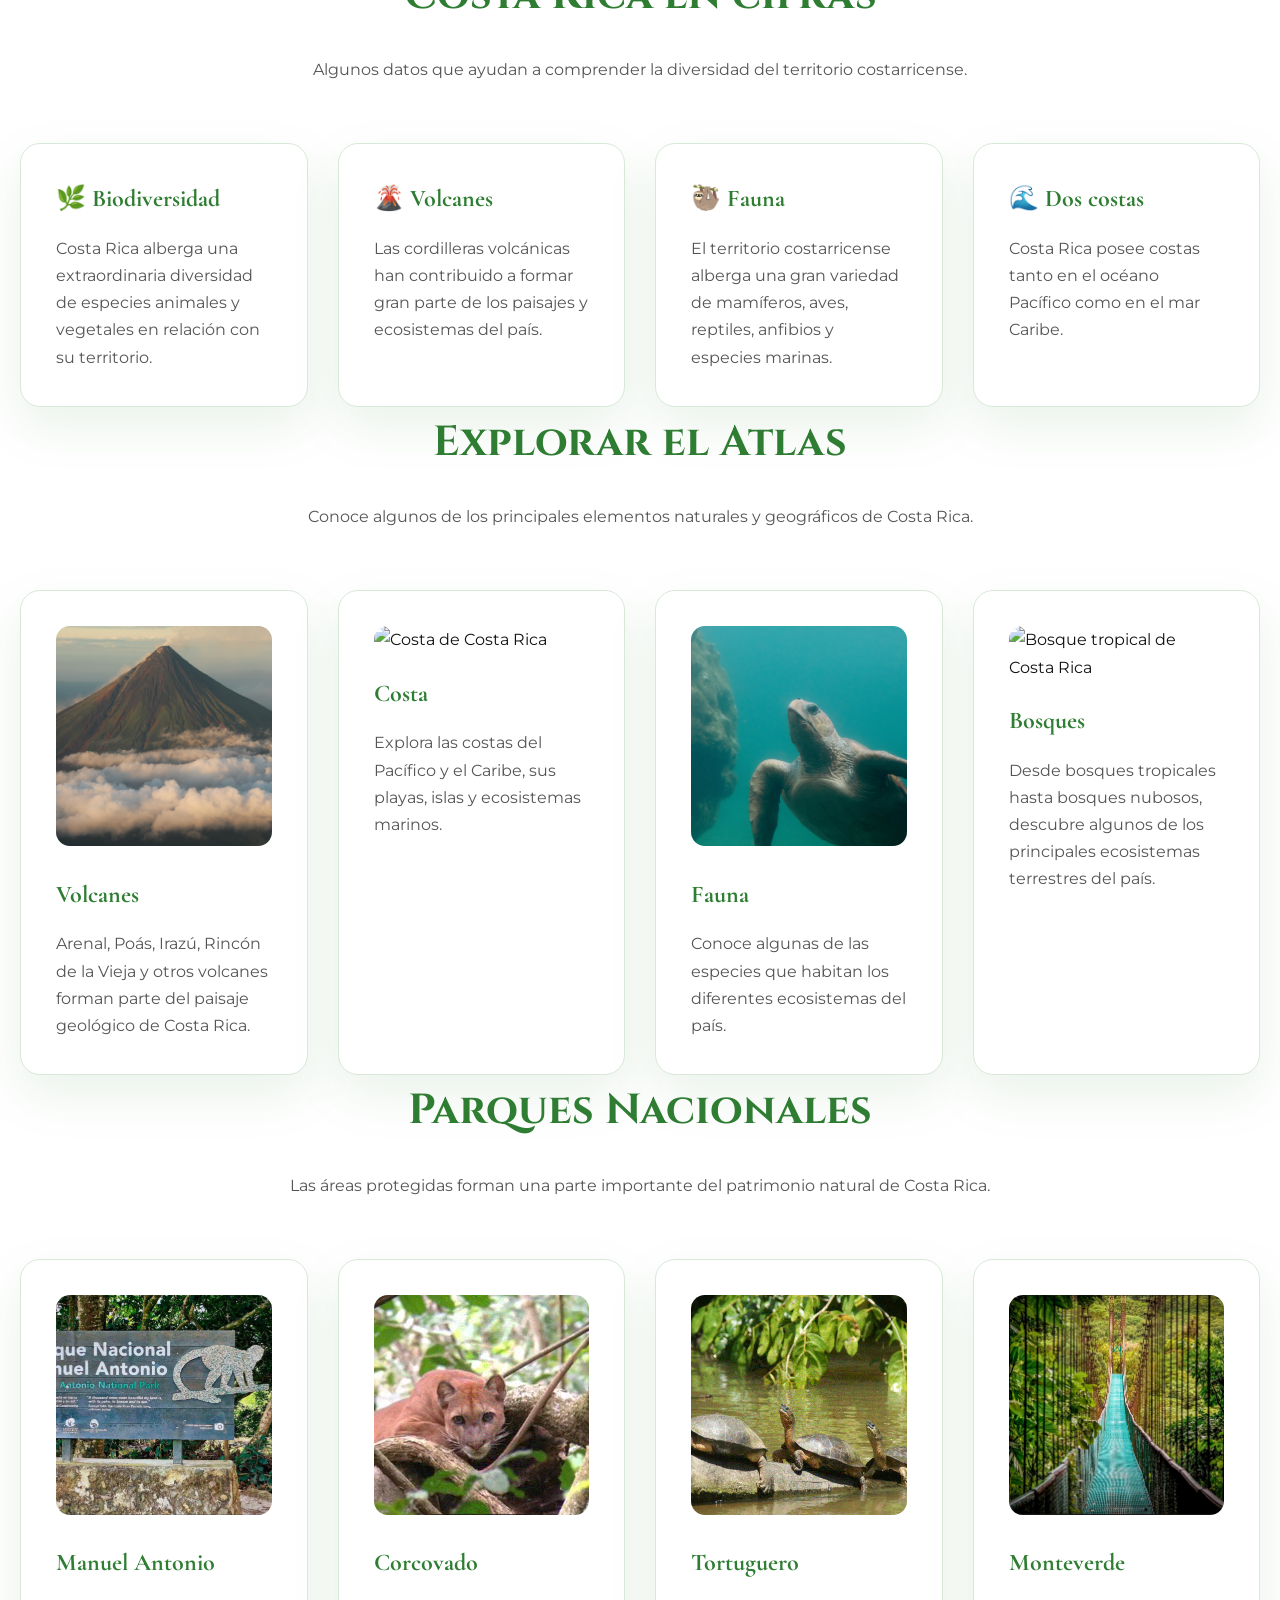
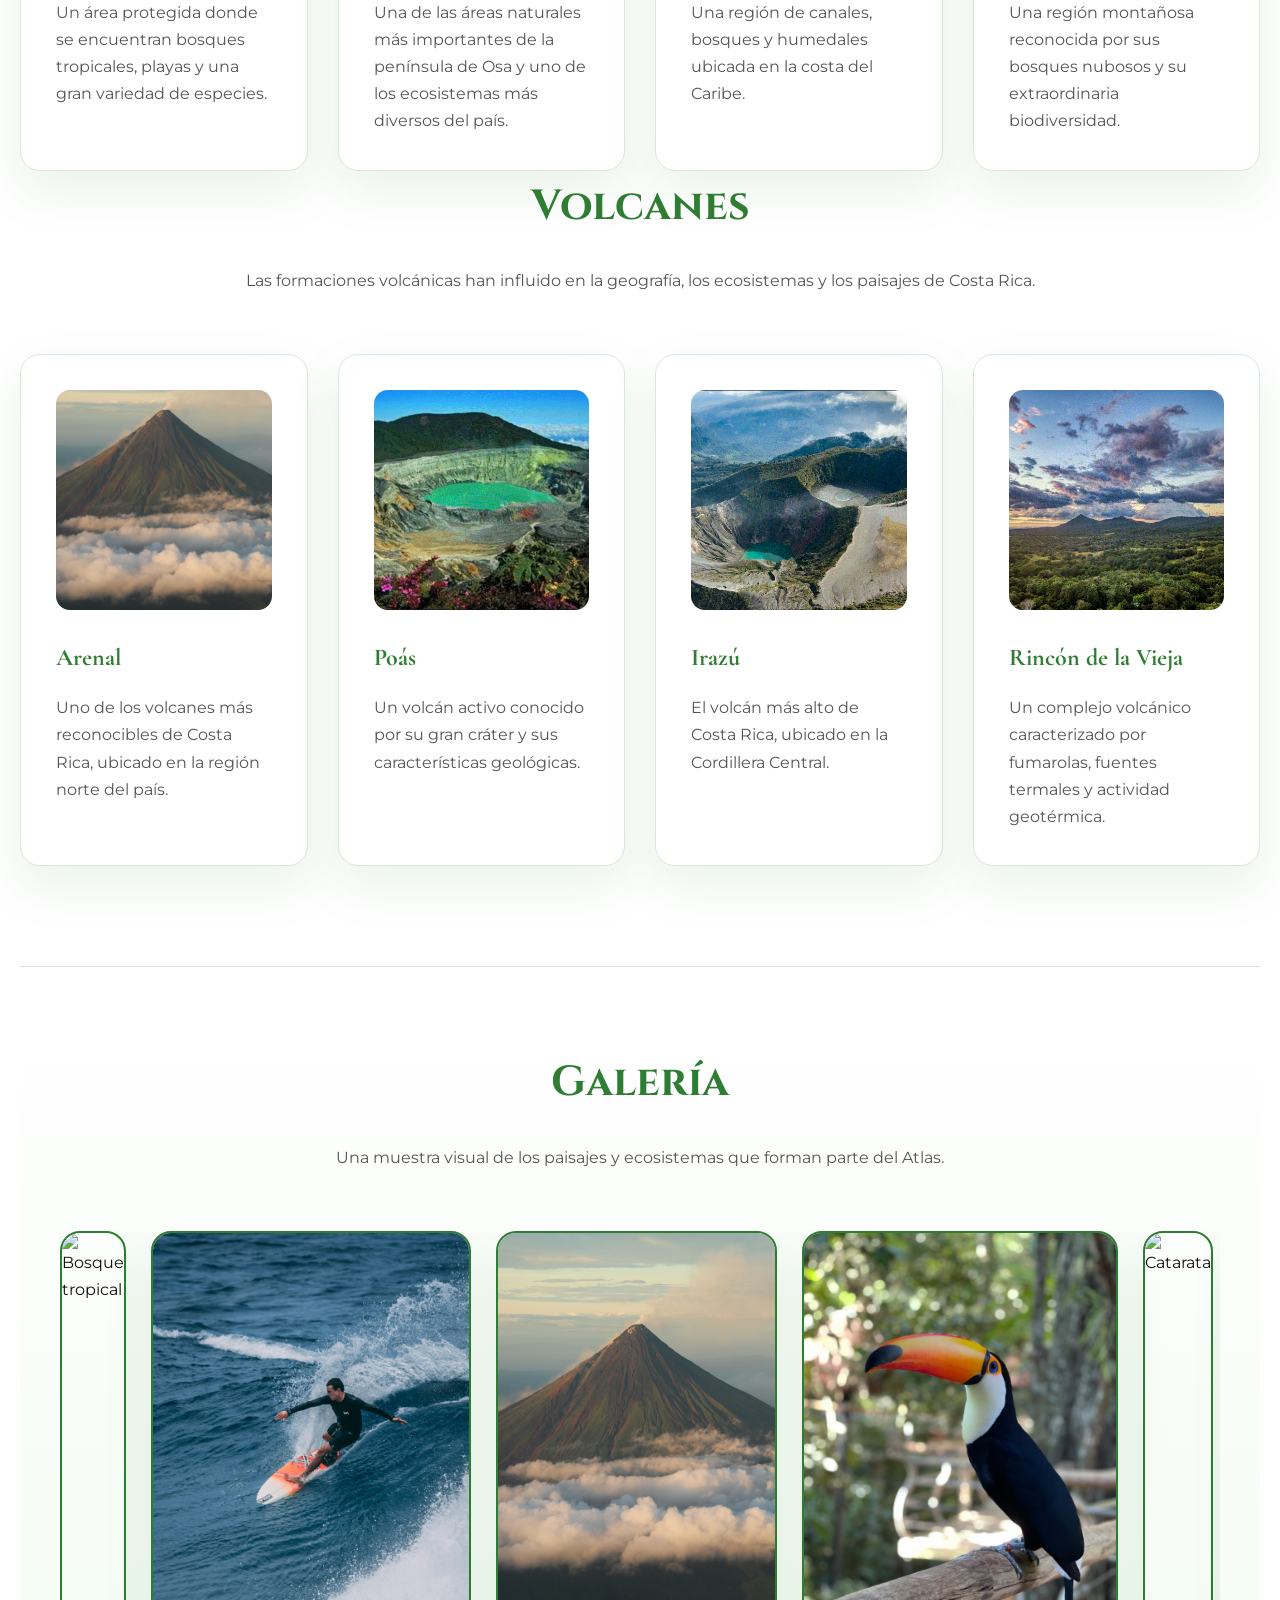
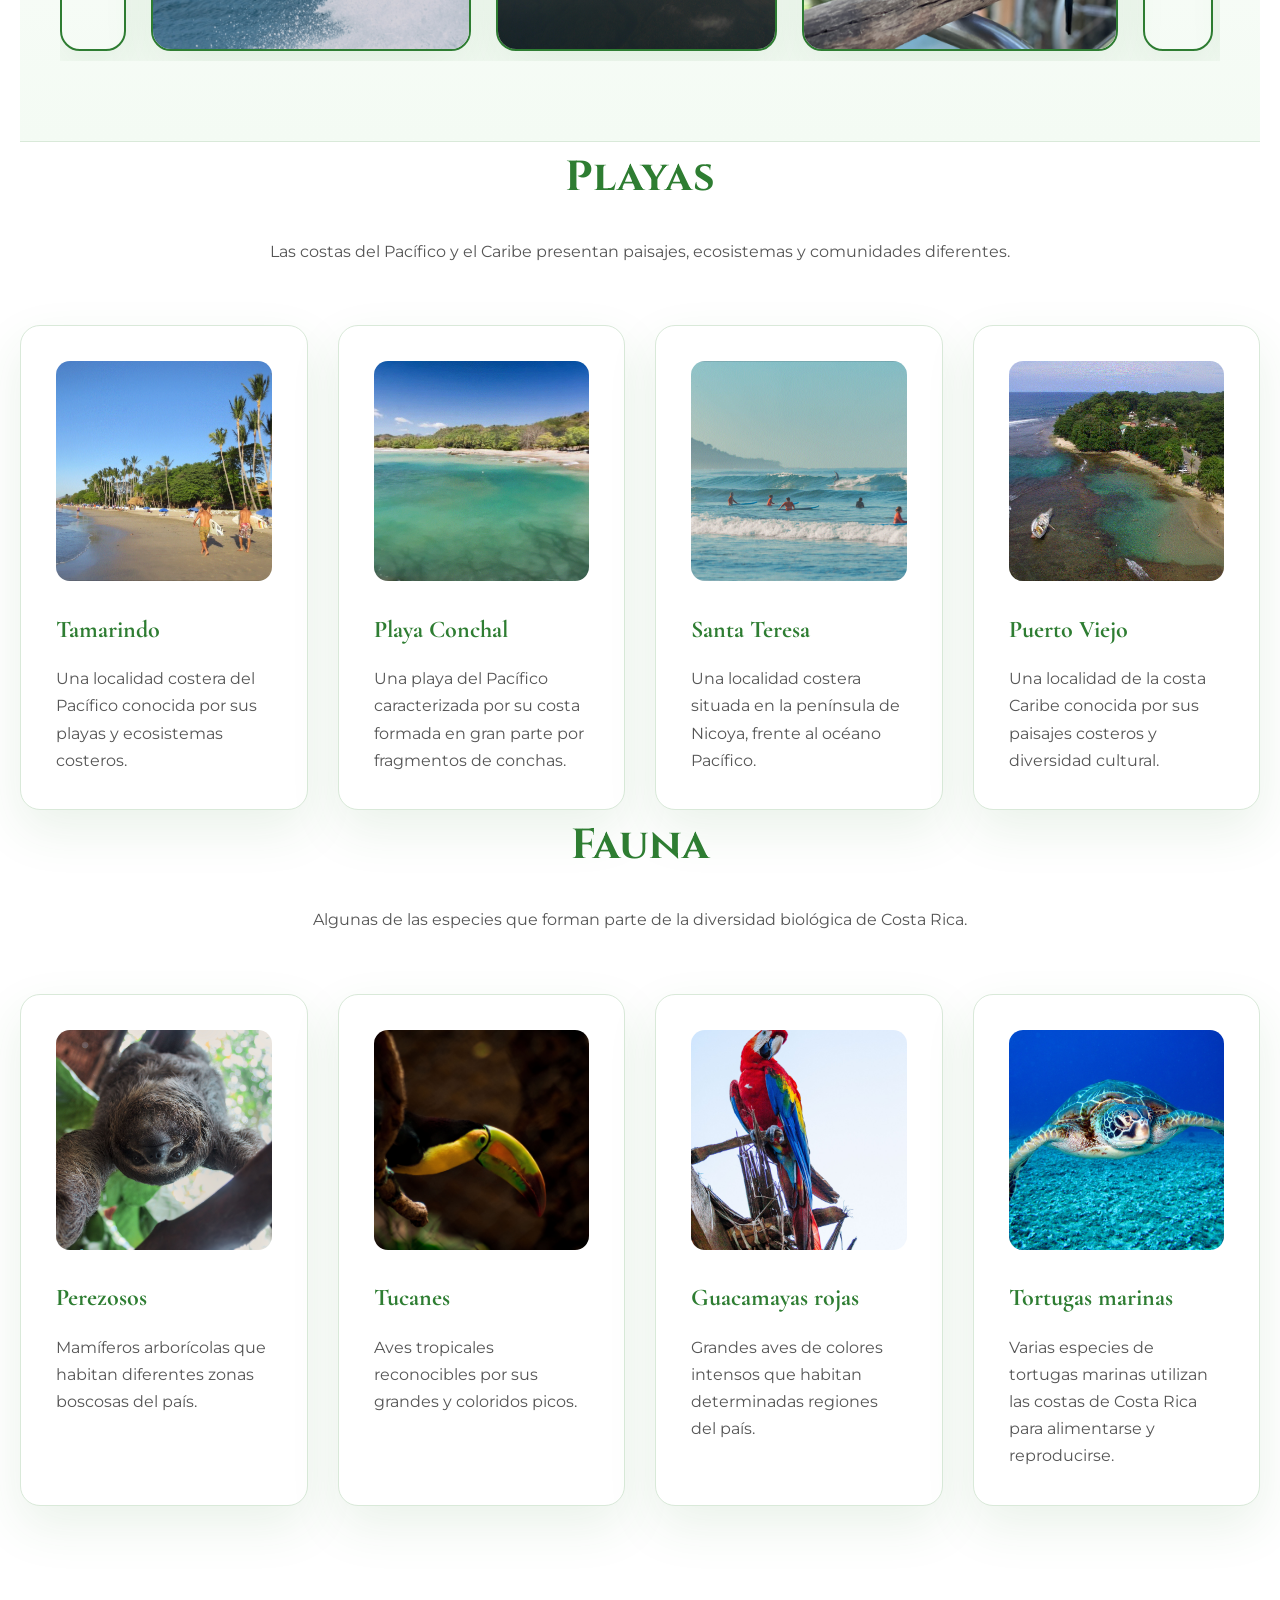
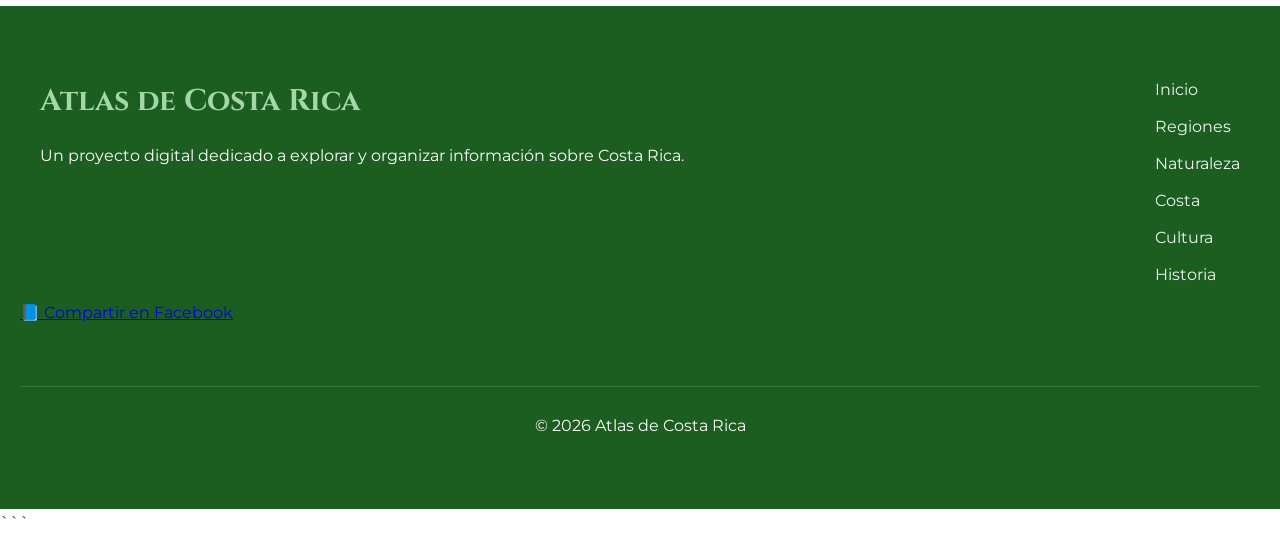
==== commit ee42e4ca: "Remove development banner comment from index.html" ====
--- a/index.html
+++ b/index.html
@@ -16,12 +16,6 @@
 
 <link rel="icon" type="image/png" href="favicon.jpg">
 
-<meta property="og:title" content="Atlas de Costa Rica">
-<meta property="og:description" content="Explore Costa Rica through its regions, nature, culture and history.">
-<meta property="og:type" content="website">
-<meta property="og:image" content="images/hero/hero.jpg">
-<meta property="og:url" content="https://yourdomain.com">
-
 <link rel="preconnect" href="https://fonts.googleapis.com">
 <link rel="preconnect" href="https://fonts.gstatic.com" crossorigin>
 
@@ -35,11 +29,11 @@
 
 <meta property="og:url" content="https://gloriacitizen00-dev.github.io/Docs/">
 
-<meta property="og:image" content="https://gloriacitizen00-dev.github.io/Docs/Atlas-costa-rica.GIF">
+<meta property="og:image" content="https://gloriacitizen00-dev.github.io/Docs/atlas-pais.JPG">
 
 <meta property="og:image:alt" content="Atlas de Costa Rica">
 
-<meta property="og:image:type" content="image/gif">
+<meta property="og:image:type" content="image/jpeg">
     
 <style>
 
@@ -843,7 +837,6 @@
 
 </head>
 
-```html
 <body>
 
 <!-- =========================
